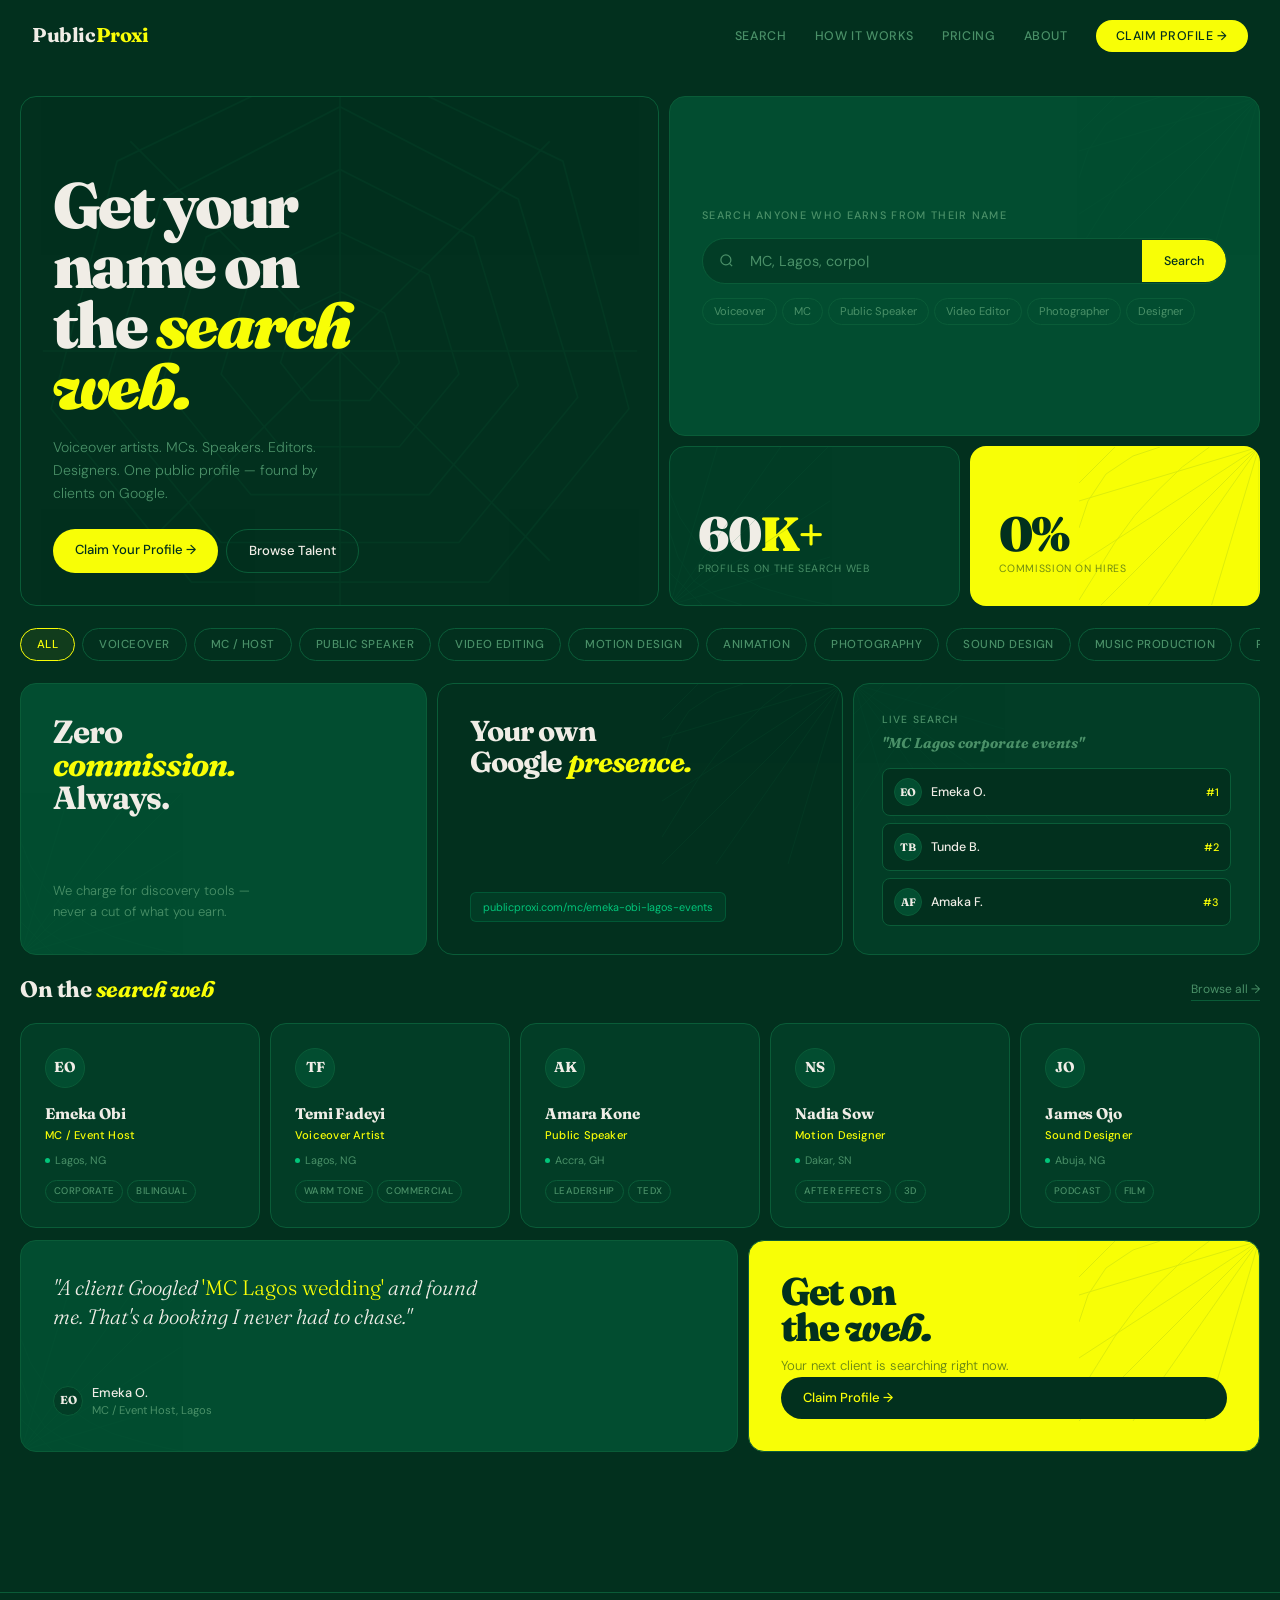
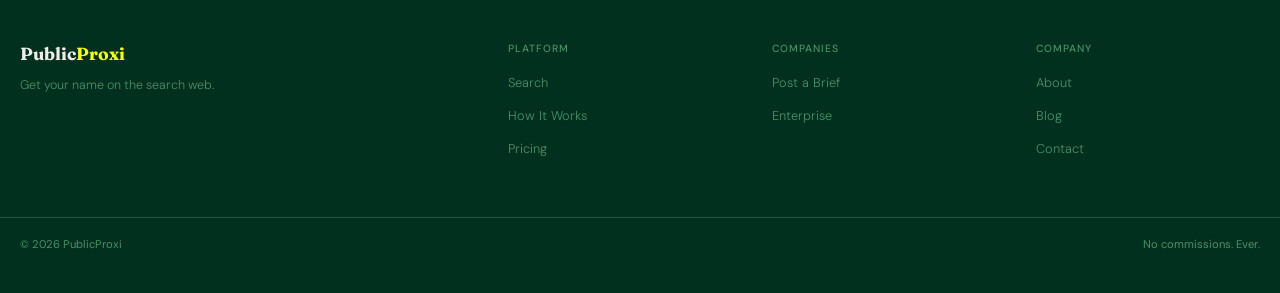
==== index.html @ 4a05eae5 "demo upload" ====
<!DOCTYPE html>
<html lang="en">
<head>
<meta charset="UTF-8"/>
<meta name="viewport" content="width=device-width,initial-scale=1.0"/>
<title>PublicProxi — Get Your Name on the Search Web</title>
<link rel="preconnect" href="https://fonts.googleapis.com"/>
<link rel="preconnect" href="https://fonts.gstatic.com" crossorigin/>
<link href="https://fonts.googleapis.com/css2?family=Fraunces:ital,opsz,wght@0,9..144,300;0,9..144,700;0,9..144,900;1,9..144,300;1,9..144,700&family=DM+Sans:wght@300;400;500&display=swap" rel="stylesheet"/>
<style>
*,*::before,*::after{box-sizing:border-box;margin:0;padding:0}
:root{--void:#02301E;--surface:#023D26;--lift:#024D30;--rule:#0A5C38;--signal:#F8FE06;--text:#F0EDE6;--muted:#4A9068;--deep:#02C57A;--radius:16px}
html{scroll-behavior:smooth}
body{background:var(--void);color:var(--text);font-family:'DM Sans',sans-serif;font-size:16px;line-height:1.5;overflow-x:hidden}

/* ── SHARED NAV ── */
nav{position:fixed;top:0;left:0;right:0;z-index:100;display:flex;align-items:center;justify-content:space-between;padding:20px 32px;transition:background .3s}
nav.scrolled{background:rgba(2,48,30,.92);backdrop-filter:blur(16px);border-bottom:1px solid var(--rule)}
.logo{font-family:'Fraunces',serif;font-size:1.25rem;font-weight:700;color:var(--text);text-decoration:none;letter-spacing:-.02em}
.logo em{font-style:normal;color:var(--signal)}
.nav-links{display:flex;gap:28px;list-style:none;align-items:center}
.nav-links a{color:var(--muted);text-decoration:none;font-size:.78rem;font-weight:500;letter-spacing:.05em;text-transform:uppercase;transition:color .2s}
.nav-links a:hover,.nav-links a.active{color:var(--text)}
.nav-pill{background:var(--signal);color:var(--void)!important;padding:8px 20px;border-radius:100px;font-weight:500!important;transition:opacity .2s!important}
.nav-pill:hover{opacity:.88!important}

/* ── SHARED TILE ── */
.tile{background:var(--surface);border-radius:var(--radius);border:1px solid var(--rule);overflow:hidden;position:relative}
.ti{position:relative;z-index:1;padding:32px;height:100%;display:flex;flex-direction:column}

/* ── SHARED BTNS ── */
.btn{display:inline-block;text-decoration:none;font-family:'DM Sans',sans-serif;font-size:.82rem;font-weight:500;padding:11px 22px;border-radius:100px;transition:all .2s;cursor:pointer;border:none}
.b-sig{background:var(--signal);color:var(--void)}.b-sig:hover{opacity:.88}
.b-out{background:transparent;border:1px solid var(--rule);color:var(--text)}.b-out:hover{border-color:var(--muted)}
.b-dk{background:var(--void);color:var(--signal);display:inline-block;text-decoration:none;font-family:'DM Sans',sans-serif;font-size:.82rem;font-weight:500;padding:11px 22px;border-radius:100px;transition:opacity .2s}.b-dk:hover{opacity:.85}

/* ── SHARED FOOTER ── */
.pp-footer{max-width:1320px;margin:60px auto 0;padding:48px 20px 0;border-top:1px solid var(--rule);display:grid;grid-template-columns:2fr 1fr 1fr 1fr;gap:40px}
.fl{font-family:'Fraunces',serif;font-size:1.1rem;font-weight:700;text-decoration:none;color:var(--text)}
.fl em{font-style:normal;color:var(--signal)}
.ft{font-size:.78rem;color:var(--muted);font-weight:300;margin-top:9px;line-height:1.6;max-width:200px}
.fc h4{font-size:.65rem;font-weight:500;letter-spacing:.1em;text-transform:uppercase;color:var(--muted);margin-bottom:14px}
.fc ul{list-style:none}.fc li{margin-bottom:9px}
.fc a{font-size:.8rem;color:var(--muted);text-decoration:none;transition:color .2s;font-weight:300}.fc a:hover{color:var(--text)}
.pp-fb{max-width:1320px;margin:0 auto;padding:18px 20px 40px;display:flex;align-items:center;justify-content:space-between;border-top:1px solid var(--rule);margin-top:48px}
.pp-fb p{font-size:.7rem;color:var(--muted)}

/* ── ANIM ── */
.fu{opacity:0;transform:translateY(14px);transition:opacity .5s ease,transform .5s ease}
.fu.on{opacity:1;transform:translateY(0)}

/* ── COBWEB HELPERS ── */
.web-radial{position:absolute;inset:0;pointer-events:none;z-index:0;display:flex;align-items:center;justify-content:center;opacity:.18}
.web-radial svg{width:130%;height:130%;position:absolute;top:50%;left:50%;transform:translate(-50%,-50%)}
.wc{position:absolute;pointer-events:none;z-index:0}
.wc-tr{top:0;right:0;width:180px;height:180px;opacity:.2}
.wc-bl{bottom:0;left:0;width:160px;height:160px;opacity:.2}
.wc-tl{top:0;left:0;width:150px;height:150px;opacity:.18}
.wc-br{bottom:0;right:0;width:150px;height:150px;opacity:.18}

/* ── PAGE WRAP ── */
.page{padding:0 20px 80px;max-width:1320px;margin:0 auto}

/* ── HERO ── */
.hero-wrap{padding-top:96px;margin-bottom:12px}
.g-hero{display:grid;grid-template-columns:2.2fr 1fr 1fr;grid-template-rows:340px 160px;gap:10px}
.t-hl{grid-column:1;grid-row:1/3;background:var(--void)}
.t-hl .ti{justify-content:flex-end}
.h1{font-family:'Fraunces',serif;font-size:clamp(3rem,5vw,5.6rem);font-weight:900;line-height:.94;letter-spacing:-.04em;margin-bottom:20px}
.h1 em{font-style:italic;color:var(--signal)}
.h1-sub{font-size:.88rem;color:var(--muted);font-weight:300;line-height:1.65;max-width:300px;margin-bottom:24px}
.pill-row{display:flex;gap:8px;flex-wrap:wrap}

.t-srch{grid-column:2/4;grid-row:1;background:var(--lift)}
.t-srch .ti{justify-content:center;gap:14px}
.srch-lbl{font-size:.68rem;font-weight:500;letter-spacing:.12em;text-transform:uppercase;color:var(--muted)}
.srch-shell{display:flex;align-items:center;background:var(--surface);border:1px solid var(--rule);border-radius:100px;overflow:hidden;transition:border-color .2s,box-shadow .2s}
.srch-shell:focus-within{border-color:var(--signal);box-shadow:0 0 0 3px rgba(248,254,6,.1)}
.s-ico{padding:0 16px;color:var(--muted);display:flex;align-items:center;flex-shrink:0}
.s-ico svg{width:15px;height:15px}
#sq{flex:1;background:transparent;border:none;outline:none;color:var(--text);font-family:'DM Sans',sans-serif;font-size:.9rem;padding:13px 0;caret-color:var(--signal)}
#sq::placeholder{color:var(--muted)}
.s-btn{background:var(--signal);border:none;color:var(--void);font-family:'DM Sans',sans-serif;font-size:.78rem;font-weight:500;padding:13px 22px;cursor:pointer;transition:opacity .2s;border-radius:0 100px 100px 0}
.s-btn:hover{opacity:.88}
.tags{display:flex;flex-wrap:wrap;gap:5px}
.stag{font-size:.7rem;color:var(--muted);padding:4px 11px;border:1px solid var(--rule);border-radius:100px;cursor:pointer;transition:all .2s}
.stag:hover{border-color:var(--signal);color:var(--signal)}

.t-sta{grid-column:2;grid-row:2;display:flex;flex-direction:column;justify-content:flex-end;padding:28px;overflow:hidden;position:relative}
.t-stb{grid-column:3;grid-row:2;background:var(--signal);display:flex;flex-direction:column;justify-content:flex-end;padding:28px;overflow:hidden;position:relative;border-radius:var(--radius);border:1px solid transparent}
.stat-n{font-family:'Fraunces',serif;font-size:3rem;font-weight:900;letter-spacing:-.04em;line-height:1;color:var(--text);margin-bottom:3px}
.stat-n em{font-style:normal;color:var(--signal)}
.t-stb .stat-n{color:var(--void)}.t-stb .stat-n em{color:var(--void)}
.stat-l{font-size:.66rem;color:var(--muted);font-weight:400;letter-spacing:.06em;text-transform:uppercase}
.t-stb .stat-l{color:rgba(2,48,30,.55)}

/* ── CAT SCROLL ── */
.cat-scroll{display:flex;gap:7px;overflow-x:auto;padding:10px 0;scrollbar-width:none;margin-bottom:12px}
.cat-scroll::-webkit-scrollbar{display:none}
.cat-chip{flex-shrink:0;font-size:.72rem;font-weight:500;letter-spacing:.04em;padding:7px 16px;border:1px solid var(--rule);border-radius:100px;color:var(--muted);cursor:pointer;transition:all .2s;white-space:nowrap;text-transform:uppercase}
.cat-chip:hover,.cat-chip.on{border-color:var(--signal);color:var(--signal);background:rgba(248,254,6,.06)}

/* ── MID ── */
.g-mid{display:grid;grid-template-columns:1fr 1fr 1fr;gap:10px;margin-bottom:12px}
.t-nc{grid-column:1;background:var(--lift);position:relative;overflow:hidden}
.t-nc .ti{justify-content:space-between;min-height:210px}
.nc-h{font-family:'Fraunces',serif;font-size:2rem;font-weight:700;line-height:1.02;letter-spacing:-.03em}
.nc-h em{font-style:italic;color:var(--signal)}
.nc-p{font-size:.82rem;color:var(--muted);font-weight:300;line-height:1.6;max-width:220px}
.t-goog{grid-column:2;background:var(--void);border:1px solid var(--rule);position:relative;overflow:hidden}
.t-goog .ti{justify-content:space-between;min-height:210px}
.goog-h{font-family:'Fraunces',serif;font-size:1.8rem;font-weight:700;line-height:1.05;letter-spacing:-.03em}
.goog-h em{font-style:italic;color:var(--signal)}
.goog-url{font-size:.68rem;color:var(--deep);padding:6px 12px;background:rgba(2,197,122,.08);border:1px solid rgba(2,197,122,.2);border-radius:6px;width:fit-content;word-break:break-all}
.t-rank{grid-column:3;padding:28px;background:var(--surface);border-radius:var(--radius);border:1px solid var(--rule);position:relative;overflow:hidden}
.rl{font-size:.65rem;font-weight:500;letter-spacing:.1em;text-transform:uppercase;color:var(--muted);margin-bottom:5px}
.rq{font-family:'Fraunces',serif;font-size:.9rem;font-weight:700;color:var(--muted);margin-bottom:14px;font-style:italic}
.rank-list{list-style:none;display:flex;flex-direction:column;gap:7px}
.ri{display:flex;align-items:center;gap:9px;padding:9px 11px;background:var(--void);border-radius:8px;border:1px solid var(--rule)}
.ra{width:28px;height:28px;border-radius:50%;background:var(--lift);border:1px solid var(--rule);display:flex;align-items:center;justify-content:center;font-family:'Fraunces',serif;font-size:.68rem;font-weight:700;flex-shrink:0}
.rn{font-size:.78rem;font-weight:500;flex:1}.rp{font-size:.68rem;color:var(--signal);font-weight:500}

/* ── PROFESSIONALS ── */
.g-pros{display:grid;grid-template-columns:repeat(5,1fr);gap:10px;margin-bottom:12px}
.sec-row{grid-column:1/-1;display:flex;align-items:center;justify-content:space-between;padding:6px 0}
.sec-h{font-family:'Fraunces',serif;font-size:1.4rem;font-weight:700;letter-spacing:-.02em}
.sec-h em{font-style:italic;color:var(--signal)}
.sec-a{font-size:.75rem;color:var(--muted);text-decoration:none;border-bottom:1px solid var(--rule);padding-bottom:2px;transition:color .2s,border-color .2s}
.sec-a:hover{color:var(--signal);border-color:var(--signal)}
.pc{background:var(--surface);border:1px solid var(--rule);border-radius:var(--radius);padding:24px;position:relative;overflow:hidden;text-decoration:none;color:inherit;display:flex;flex-direction:column;transition:background .2s}
.pc::after{content:'';position:absolute;bottom:0;left:0;right:0;height:2px;background:var(--signal);transform:scaleX(0);transition:transform .3s;transform-origin:left}
.pc:hover{background:var(--lift)}.pc:hover::after{transform:scaleX(1)}
.pca{width:40px;height:40px;border-radius:50%;background:var(--lift);border:1.5px solid var(--rule);display:flex;align-items:center;justify-content:center;font-family:'Fraunces',serif;font-size:.9rem;font-weight:700;color:var(--text);margin-bottom:14px}
.pcn{font-family:'Fraunces',serif;font-size:.96rem;font-weight:700;letter-spacing:-.01em;margin-bottom:2px}
.pcr{font-size:.7rem;color:var(--signal);font-weight:500;letter-spacing:.02em;margin-bottom:8px}
.pcl{font-size:.68rem;color:var(--muted);margin-bottom:12px;display:flex;align-items:center;gap:5px}
.dot{width:5px;height:5px;border-radius:50%;background:var(--deep);flex-shrink:0}
.pct{display:flex;flex-wrap:wrap;gap:4px;margin-top:auto}
.pt{font-size:.6rem;font-weight:500;letter-spacing:.04em;padding:3px 8px;border:1px solid var(--rule);border-radius:100px;color:var(--muted);text-transform:uppercase}

/* ── BOTTOM ── */
.g-bot{display:grid;grid-template-columns:1.4fr 1fr;gap:10px}
.t-testi{background:var(--lift);position:relative;overflow:hidden}
.t-testi .ti{justify-content:space-between;min-height:210px}
.tq{font-family:'Fraunces',serif;font-size:1.3rem;font-weight:300;font-style:italic;line-height:1.4;color:var(--text);max-width:440px}
.tq em{font-style:normal;color:var(--signal)}
.tw{display:flex;align-items:center;gap:9px;margin-top:20px}
.twa{width:30px;height:30px;border-radius:50%;background:var(--surface);border:1px solid var(--rule);display:flex;align-items:center;justify-content:center;font-family:'Fraunces',serif;font-size:.72rem;font-weight:700}
.twn{font-size:.8rem;font-weight:500}.twr{font-size:.7rem;color:var(--muted)}
.t-cta{background:var(--signal);position:relative;overflow:hidden}
.t-cta .ti{justify-content:space-between;min-height:210px}
.ct-h{font-family:'Fraunces',serif;font-size:2.4rem;font-weight:900;line-height:.96;letter-spacing:-.04em;color:var(--void)}
.ct-h em{font-style:italic}
.ct-p{font-size:.82rem;color:rgba(2,48,30,.6);font-weight:300;margin-top:10px;line-height:1.5}

@media(max-width:960px){
  nav{padding:16px 18px}.nav-links{display:none}
  .page{padding:0 12px 60px}
  .g-hero{grid-template-columns:1fr 1fr;grid-template-rows:auto auto auto}
  .t-hl{grid-column:1/3;grid-row:1}.t-srch{grid-column:1/3;grid-row:2}
  .t-sta{grid-column:1;grid-row:3}.t-stb{grid-column:2;grid-row:3}
  .g-mid{grid-template-columns:1fr 1fr}
  .t-nc{grid-column:1}.t-goog{grid-column:2}.t-rank{grid-column:1/3}
  .g-pros{grid-template-columns:1fr 1fr}
  .g-bot{grid-template-columns:1fr}
  .pp-footer{grid-template-columns:1fr 1fr;gap:28px}
  .pp-fb{flex-direction:column;gap:5px;text-align:center}
}
</style>
</head>
<body>

<svg width="0" height="0" style="position:absolute">
<defs>
<symbol id="wf" viewBox="0 0 400 400"><g fill="none" stroke="#0A5C38" stroke-width="1"><line x1="200" y1="200" x2="200" y2="20"/><line x1="200" y1="200" x2="327" y2="73"/><line x1="200" y1="200" x2="380" y2="200"/><line x1="200" y1="200" x2="327" y2="327"/><line x1="200" y1="200" x2="200" y2="380"/><line x1="200" y1="200" x2="73" y2="327"/><line x1="200" y1="200" x2="20" y2="200"/><line x1="200" y1="200" x2="73" y2="73"/><polygon points="200,164 227,177 236,207 218,230 182,230 164,207 173,177"/><polygon points="200,128 254,154 272,214 236,258 164,258 128,214 146,154"/><polygon points="200,90 281,131 308,221 254,287 146,287 92,221 119,131"/><polygon points="200,52 308,108 344,228 272,316 128,316 56,228 92,108"/><polygon points="200,20 335,85 375,235 290,340 110,340 25,235 65,85"/></g></symbol>
<symbol id="wtr" viewBox="0 0 200 200"><g fill="none" stroke="#0A5C38" stroke-width="1"><line x1="200" y1="0" x2="0" y2="200"/><line x1="200" y1="0" x2="60" y2="200"/><line x1="200" y1="0" x2="140" y2="200"/><line x1="200" y1="0" x2="200" y2="200"/><line x1="200" y1="0" x2="0" y2="60"/><line x1="200" y1="0" x2="0" y2="130"/><polyline points="40,0 20,20 0,40"/><polyline points="90,0 60,10 30,30 10,60 0,90"/><polyline points="145,0 115,22 88,48 62,76 40,106 20,138 0,170"/></g></symbol>
<symbol id="wbl" viewBox="0 0 200 200"><g fill="none" stroke="#0A5C38" stroke-width="1"><line x1="0" y1="200" x2="200" y2="0"/><line x1="0" y1="200" x2="140" y2="0"/><line x1="0" y1="200" x2="60" y2="0"/><line x1="0" y1="200" x2="0" y2="0"/><line x1="0" y1="200" x2="200" y2="140"/><line x1="0" y1="200" x2="200" y2="70"/><polyline points="0,160 20,180 40,200"/><polyline points="0,110 10,140 30,170 60,190 90,200"/><polyline points="0,60 12,90 32,120 58,145 86,164 114,178 148,188 180,196 200,200"/></g></symbol>
<symbol id="wtl" viewBox="0 0 200 200"><g fill="none" stroke="#0A5C38" stroke-width="1"><line x1="0" y1="0" x2="200" y2="200"/><line x1="0" y1="0" x2="200" y2="60"/><line x1="0" y1="0" x2="200" y2="140"/><line x1="0" y1="0" x2="60" y2="200"/><line x1="0" y1="0" x2="140" y2="200"/><line x1="0" y1="0" x2="0" y2="200"/><line x1="0" y1="0" x2="200" y2="0"/><polyline points="40,0 20,20 0,40"/><polyline points="90,0 65,25 40,50 20,78 0,105"/><polyline points="145,0 115,22 88,48 62,76 40,106 20,138 0,170"/></g></symbol>
</defs>
</svg>

<nav id="nav">
  <a href="index.html" class="logo">Public<em>Proxi</em></a>
  <ul class="nav-links">
    <li><a href="search.html">Search</a></li>
    <li><a href="how-it-works.html">How It Works</a></li>
    <li><a href="pricing.html">Pricing</a></li>
    <li><a href="about.html">About</a></li>
    <li><a href="search.html" class="nav-pill">Claim Profile →</a></li>
  </ul>
</nav>

<div class="page">
  <div class="hero-wrap">
    <div class="g-hero">

      <div class="tile t-hl">
        <div class="web-radial"><svg><use href="#wf"/></svg></div>
        <div class="ti">
          <h1 class="h1">Get your<br>name on<br>the <em>search</em><br><em>web.</em></h1>
          <p class="h1-sub">Voiceover artists. MCs. Speakers. Editors. Designers. One public profile — found by clients on Google.</p>
          <div class="pill-row">
            <a href="search.html" class="btn b-sig">Claim Your Profile →</a>
            <a href="search.html" class="btn b-out">Browse Talent</a>
          </div>
        </div>
      </div>

      <div class="tile t-srch">
        <div class="wc wc-tr"><svg width="100%" height="100%"><use href="#wtr"/></svg></div>
        <div class="ti">
          <div class="srch-lbl">Search anyone who earns from their name</div>
          <div class="srch-shell">
            <span class="s-ico"><svg viewBox="0 0 24 24" fill="none" stroke="currentColor" stroke-width="2"><circle cx="11" cy="11" r="8"/><path d="m21 21-4.35-4.35"/></svg></span>
            <input type="text" id="sq" placeholder="e.g. MC, Lagos, corporate events…" autocomplete="off"/>
            <button class="s-btn" onclick="window.location.href='search.html'">Search</button>
          </div>
          <div class="tags">
            <span class="stag">Voiceover</span>
            <span class="stag">MC</span>
            <span class="stag">Public Speaker</span>
            <span class="stag">Video Editor</span>
            <span class="stag">Photographer</span>
            <span class="stag">Designer</span>
          </div>
        </div>
      </div>

      <div class="tile t-sta fu">
        <div class="wc wc-bl"><svg width="100%" height="100%"><use href="#wbl"/></svg></div>
        <div class="stat-n">60<em>K+</em></div>
        <div class="stat-l">Profiles on the search web</div>
      </div>

      <div class="t-stb fu">
        <div class="wc wc-tr" style="opacity:.12"><svg width="100%" height="100%" style="stroke:#02301E"><use href="#wtr"/></svg></div>
        <div class="stat-n">0<em>%</em></div>
        <div class="stat-l">Commission on hires</div>
      </div>

    </div>
  </div>

  <!-- CATEGORIES -->
  <div class="cat-scroll">
    <div class="cat-chip on">All</div>
    <div class="cat-chip">Voiceover</div>
    <div class="cat-chip">MC / Host</div>
    <div class="cat-chip">Public Speaker</div>
    <div class="cat-chip">Video Editing</div>
    <div class="cat-chip">Motion Design</div>
    <div class="cat-chip">Animation</div>
    <div class="cat-chip">Photography</div>
    <div class="cat-chip">Sound Design</div>
    <div class="cat-chip">Music Production</div>
    <div class="cat-chip">Podcast</div>
    <div class="cat-chip">Copywriting</div>
    <div class="cat-chip">UX / UI</div>
    <div class="cat-chip">Web Dev</div>
    <div class="cat-chip">Brand Strategy</div>
    <div class="cat-chip">Coaching</div>
    <div class="cat-chip">Content Creator</div>
  </div>

  <!-- MID -->
  <div class="g-mid">
    <div class="tile t-nc fu">
      <div class="wc wc-bl"><svg width="100%" height="100%"><use href="#wbl"/></svg></div>
      <div class="ti">
        <div class="nc-h">Zero<br><em>commission.</em><br>Always.</div>
        <p class="nc-p">We charge for discovery tools — never a cut of what you earn.</p>
      </div>
    </div>
    <div class="tile t-goog fu">
      <div class="wc wc-tr"><svg width="100%" height="100%"><use href="#wtr"/></svg></div>
      <div class="ti">
        <div class="goog-h">Your own<br>Google <em>presence.</em></div>
        <div class="goog-url">publicproxi.com/mc/emeka-obi-lagos-events</div>
      </div>
    </div>
    <div class="t-rank fu">
      <div class="wc wc-tl" style="opacity:.15"><svg width="100%" height="100%"><use href="#wtl"/></svg></div>
      <div style="position:relative;z-index:1">
        <div class="rl">Live search</div>
        <div class="rq">"MC Lagos corporate events"</div>
        <ul class="rank-list">
          <li class="ri"><div class="ra">EO</div><div class="rn">Emeka O.</div><div class="rp">#1</div></li>
          <li class="ri"><div class="ra">TB</div><div class="rn">Tunde B.</div><div class="rp">#2</div></li>
          <li class="ri"><div class="ra">AF</div><div class="rn">Amaka F.</div><div class="rp">#3</div></li>
        </ul>
      </div>
    </div>
  </div>

  <!-- PEOPLE -->
  <div class="g-pros">
    <div class="sec-row">
      <h2 class="sec-h">On the <em>search web</em></h2>
      <a href="search.html" class="sec-a">Browse all →</a>
    </div>
    <a href="profile.html" class="pc fu">
      <div class="pca">EO</div>
      <div class="pcn">Emeka Obi</div>
      <div class="pcr">MC / Event Host</div>
      <div class="pcl"><span class="dot"></span>Lagos, NG</div>
      <div class="pct"><span class="pt">Corporate</span><span class="pt">Bilingual</span></div>
    </a>
    <a href="profile.html" class="pc fu">
      <div class="pca">TF</div>
      <div class="pcn">Temi Fadeyi</div>
      <div class="pcr">Voiceover Artist</div>
      <div class="pcl"><span class="dot"></span>Lagos, NG</div>
      <div class="pct"><span class="pt">Warm Tone</span><span class="pt">Commercial</span></div>
    </a>
    <a href="profile.html" class="pc fu">
      <div class="pca">AK</div>
      <div class="pcn">Amara Kone</div>
      <div class="pcr">Public Speaker</div>
      <div class="pcl"><span class="dot"></span>Accra, GH</div>
      <div class="pct"><span class="pt">Leadership</span><span class="pt">TEDx</span></div>
    </a>
    <a href="profile.html" class="pc fu">
      <div class="pca">NS</div>
      <div class="pcn">Nadia Sow</div>
      <div class="pcr">Motion Designer</div>
      <div class="pcl"><span class="dot"></span>Dakar, SN</div>
      <div class="pct"><span class="pt">After Effects</span><span class="pt">3D</span></div>
    </a>
    <a href="profile.html" class="pc fu">
      <div class="pca">JO</div>
      <div class="pcn">James Ojo</div>
      <div class="pcr">Sound Designer</div>
      <div class="pcl"><span class="dot"></span>Abuja, NG</div>
      <div class="pct"><span class="pt">Podcast</span><span class="pt">Film</span></div>
    </a>
  </div>

  <!-- BOTTOM -->
  <div class="g-bot">
    <div class="tile t-testi fu">
      <div class="wc wc-bl"><svg width="100%" height="100%"><use href="#wbl"/></svg></div>
      <div class="ti">
        <p class="tq">"A client Googled <em>'MC Lagos wedding'</em> and found me. That's a booking I never had to chase."</p>
        <div class="tw">
          <div class="twa">EO</div>
          <div><div class="twn">Emeka O.</div><div class="twr">MC / Event Host, Lagos</div></div>
        </div>
      </div>
    </div>
    <div class="tile t-cta fu">
      <div class="wc wc-tr" style="opacity:.12"><svg width="100%" height="100%" style="stroke:#02301E"><use href="#wtr"/></svg></div>
      <div class="ti">
        <div>
          <div class="ct-h">Get on<br>the <em>web.</em></div>
          <p class="ct-p">Your next client is searching right now.</p>
        </div>
        <a href="search.html" class="b-dk">Claim Profile →</a>
      </div>
    </div>
  </div>
</div>

<footer class="pp-footer">
  <div>
    <a href="index.html" class="fl">Public<em>Proxi</em></a>
    <p class="ft">Get your name on the search web.</p>
  </div>
  <div class="fc"><h4>Platform</h4><ul><li><a href="search.html">Search</a></li><li><a href="how-it-works.html">How It Works</a></li><li><a href="pricing.html">Pricing</a></li></ul></div>
  <div class="fc"><h4>Companies</h4><ul><li><a href="post-brief.html">Post a Brief</a></li><li><a href="pricing.html">Enterprise</a></li></ul></div>
  <div class="fc"><h4>Company</h4><ul><li><a href="about.html">About</a></li><li><a href="blog.html">Blog</a></li><li><a href="contact.html">Contact</a></li></ul></div>
</footer>
<div class="pp-fb">
  <p>© 2026 PublicProxi</p>
  <p>No commissions. Ever.</p>
</div>

<script>
const nav=document.getElementById('nav');
window.addEventListener('scroll',()=>nav.classList.toggle('scrolled',scrollY>60));
const queries=["MC, Lagos, corporate events…","voiceover artist, warm tone…","public speaker, leadership, Accra…","video editor, short-form content…","motion designer, After Effects…","photographer, wedding, Abuja…","podcast producer, Nairobi…","sound designer, film audio…","web developer, React, remote…"];
let qi=0,ci=0,del=false;
const inp=document.getElementById('sq');
function type(){
  if(document.activeElement===inp){setTimeout(type,120);return}
  const t=queries[qi];
  if(!del){inp.placeholder=t.slice(0,ci+1)+'|';ci++;if(ci===t.length){del=true;setTimeout(type,1800);return}}
  else{inp.placeholder=t.slice(0,ci-1)+(ci>1?'|':'');ci--;if(ci===0){del=false;qi=(qi+1)%queries.length;setTimeout(type,300);return}}
  setTimeout(type,del?36:55);
}
setTimeout(type,800);
const obs=new IntersectionObserver(e=>e.forEach(x=>{if(x.isIntersecting)x.target.classList.add('on')}),{threshold:.07});
document.querySelectorAll('.fu').forEach(el=>obs.observe(el));
document.querySelectorAll('.cat-chip').forEach(c=>{
  c.addEventListener('click',()=>{document.querySelectorAll('.cat-chip').forEach(x=>x.classList.remove('on'));c.classList.add('on')});
});
</script>
</body>
</html>
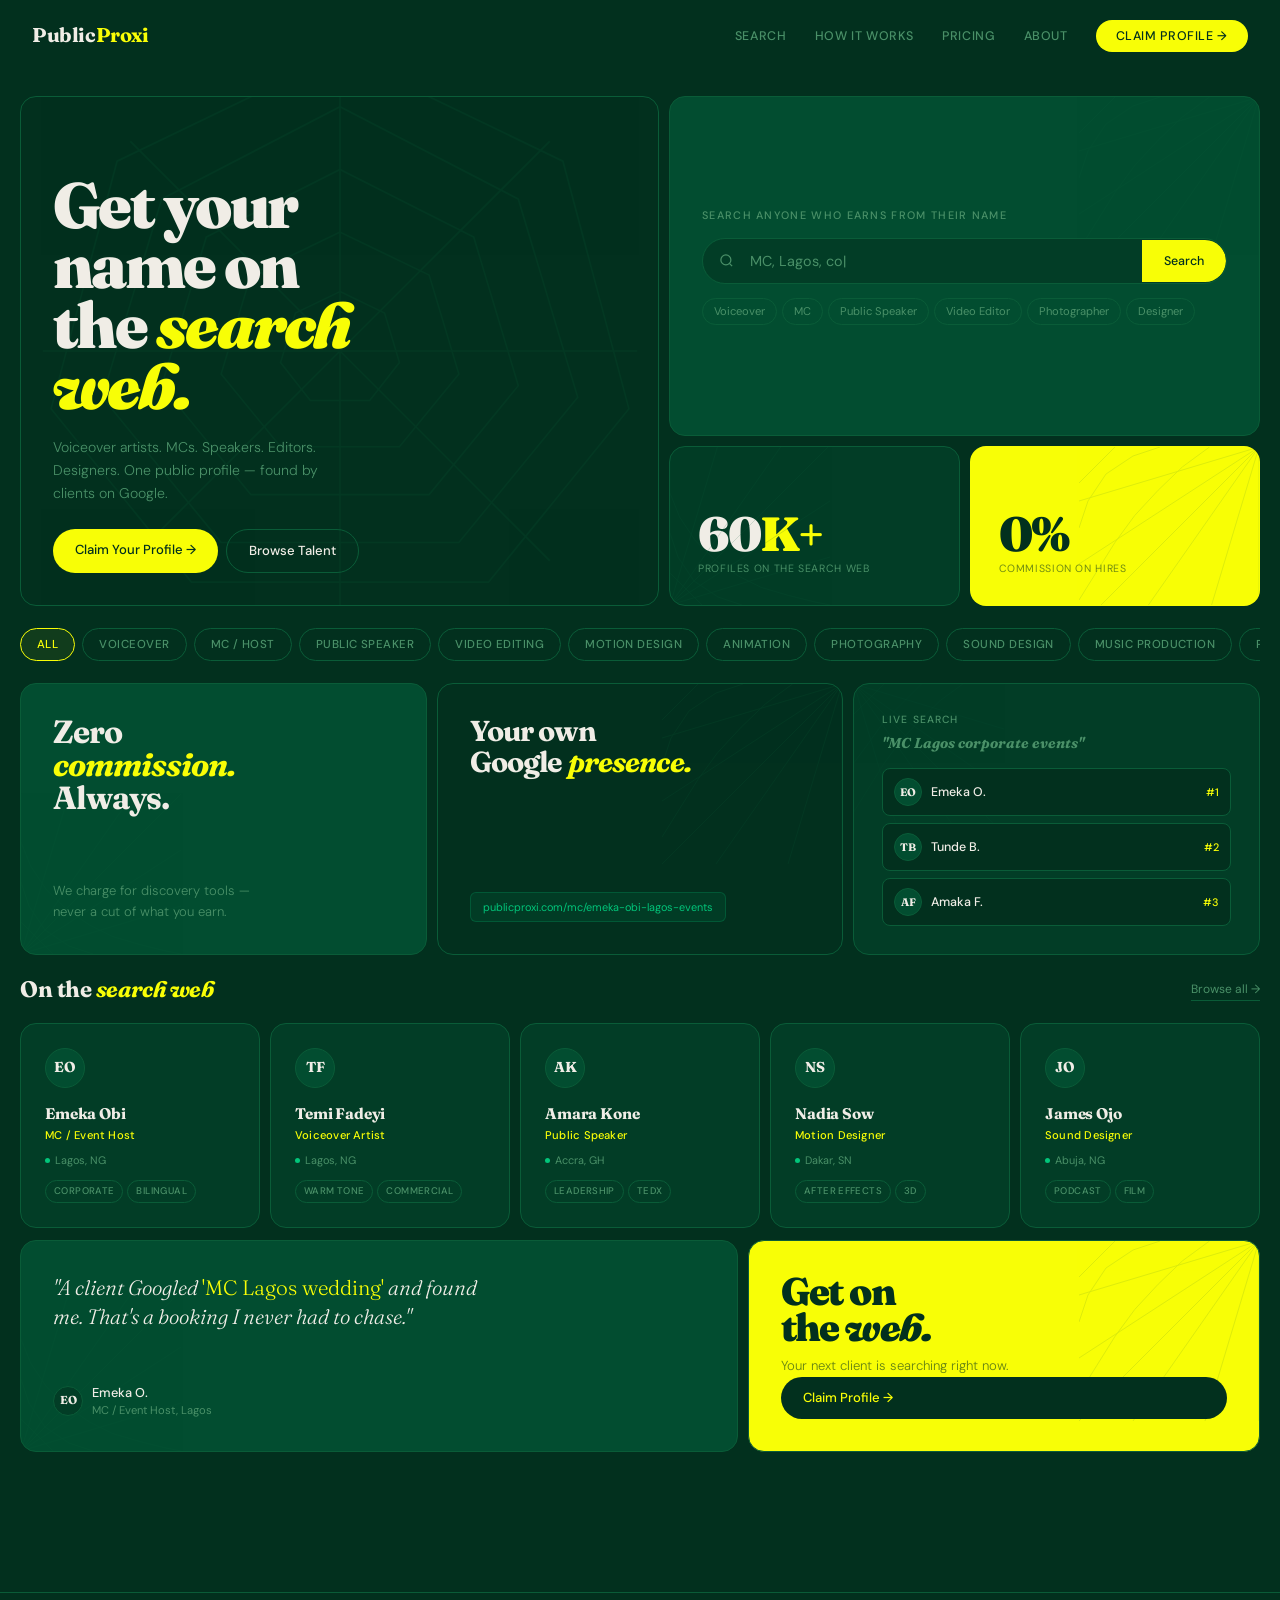
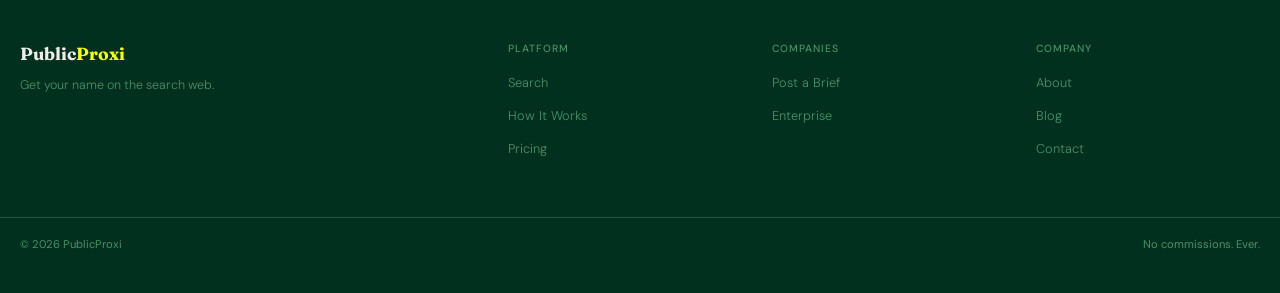
==== commit d2477015: "style correction" ====
--- a/index.html
+++ b/index.html
@@ -7,165 +7,9 @@
 <link rel="preconnect" href="https://fonts.googleapis.com"/>
 <link rel="preconnect" href="https://fonts.gstatic.com" crossorigin/>
 <link href="https://fonts.googleapis.com/css2?family=Fraunces:ital,opsz,wght@0,9..144,300;0,9..144,700;0,9..144,900;1,9..144,300;1,9..144,700&family=DM+Sans:wght@300;400;500&display=swap" rel="stylesheet"/>
+<link rel="stylesheet" href="shared.css"/>
 <style>
-*,*::before,*::after{box-sizing:border-box;margin:0;padding:0}
-:root{--void:#02301E;--surface:#023D26;--lift:#024D30;--rule:#0A5C38;--signal:#F8FE06;--text:#F0EDE6;--muted:#4A9068;--deep:#02C57A;--radius:16px}
-html{scroll-behavior:smooth}
-body{background:var(--void);color:var(--text);font-family:'DM Sans',sans-serif;font-size:16px;line-height:1.5;overflow-x:hidden}
-
-/* ── SHARED NAV ── */
-nav{position:fixed;top:0;left:0;right:0;z-index:100;display:flex;align-items:center;justify-content:space-between;padding:20px 32px;transition:background .3s}
-nav.scrolled{background:rgba(2,48,30,.92);backdrop-filter:blur(16px);border-bottom:1px solid var(--rule)}
-.logo{font-family:'Fraunces',serif;font-size:1.25rem;font-weight:700;color:var(--text);text-decoration:none;letter-spacing:-.02em}
-.logo em{font-style:normal;color:var(--signal)}
-.nav-links{display:flex;gap:28px;list-style:none;align-items:center}
-.nav-links a{color:var(--muted);text-decoration:none;font-size:.78rem;font-weight:500;letter-spacing:.05em;text-transform:uppercase;transition:color .2s}
-.nav-links a:hover,.nav-links a.active{color:var(--text)}
-.nav-pill{background:var(--signal);color:var(--void)!important;padding:8px 20px;border-radius:100px;font-weight:500!important;transition:opacity .2s!important}
-.nav-pill:hover{opacity:.88!important}
-
-/* ── SHARED TILE ── */
-.tile{background:var(--surface);border-radius:var(--radius);border:1px solid var(--rule);overflow:hidden;position:relative}
-.ti{position:relative;z-index:1;padding:32px;height:100%;display:flex;flex-direction:column}
-
-/* ── SHARED BTNS ── */
-.btn{display:inline-block;text-decoration:none;font-family:'DM Sans',sans-serif;font-size:.82rem;font-weight:500;padding:11px 22px;border-radius:100px;transition:all .2s;cursor:pointer;border:none}
-.b-sig{background:var(--signal);color:var(--void)}.b-sig:hover{opacity:.88}
-.b-out{background:transparent;border:1px solid var(--rule);color:var(--text)}.b-out:hover{border-color:var(--muted)}
-.b-dk{background:var(--void);color:var(--signal);display:inline-block;text-decoration:none;font-family:'DM Sans',sans-serif;font-size:.82rem;font-weight:500;padding:11px 22px;border-radius:100px;transition:opacity .2s}.b-dk:hover{opacity:.85}
-
-/* ── SHARED FOOTER ── */
-.pp-footer{max-width:1320px;margin:60px auto 0;padding:48px 20px 0;border-top:1px solid var(--rule);display:grid;grid-template-columns:2fr 1fr 1fr 1fr;gap:40px}
-.fl{font-family:'Fraunces',serif;font-size:1.1rem;font-weight:700;text-decoration:none;color:var(--text)}
-.fl em{font-style:normal;color:var(--signal)}
-.ft{font-size:.78rem;color:var(--muted);font-weight:300;margin-top:9px;line-height:1.6;max-width:200px}
-.fc h4{font-size:.65rem;font-weight:500;letter-spacing:.1em;text-transform:uppercase;color:var(--muted);margin-bottom:14px}
-.fc ul{list-style:none}.fc li{margin-bottom:9px}
-.fc a{font-size:.8rem;color:var(--muted);text-decoration:none;transition:color .2s;font-weight:300}.fc a:hover{color:var(--text)}
-.pp-fb{max-width:1320px;margin:0 auto;padding:18px 20px 40px;display:flex;align-items:center;justify-content:space-between;border-top:1px solid var(--rule);margin-top:48px}
-.pp-fb p{font-size:.7rem;color:var(--muted)}
-
-/* ── ANIM ── */
-.fu{opacity:0;transform:translateY(14px);transition:opacity .5s ease,transform .5s ease}
-.fu.on{opacity:1;transform:translateY(0)}
-
-/* ── COBWEB HELPERS ── */
-.web-radial{position:absolute;inset:0;pointer-events:none;z-index:0;display:flex;align-items:center;justify-content:center;opacity:.18}
-.web-radial svg{width:130%;height:130%;position:absolute;top:50%;left:50%;transform:translate(-50%,-50%)}
-.wc{position:absolute;pointer-events:none;z-index:0}
-.wc-tr{top:0;right:0;width:180px;height:180px;opacity:.2}
-.wc-bl{bottom:0;left:0;width:160px;height:160px;opacity:.2}
-.wc-tl{top:0;left:0;width:150px;height:150px;opacity:.18}
-.wc-br{bottom:0;right:0;width:150px;height:150px;opacity:.18}
-
-/* ── PAGE WRAP ── */
-.page{padding:0 20px 80px;max-width:1320px;margin:0 auto}
-
-/* ── HERO ── */
-.hero-wrap{padding-top:96px;margin-bottom:12px}
-.g-hero{display:grid;grid-template-columns:2.2fr 1fr 1fr;grid-template-rows:340px 160px;gap:10px}
-.t-hl{grid-column:1;grid-row:1/3;background:var(--void)}
-.t-hl .ti{justify-content:flex-end}
-.h1{font-family:'Fraunces',serif;font-size:clamp(3rem,5vw,5.6rem);font-weight:900;line-height:.94;letter-spacing:-.04em;margin-bottom:20px}
-.h1 em{font-style:italic;color:var(--signal)}
-.h1-sub{font-size:.88rem;color:var(--muted);font-weight:300;line-height:1.65;max-width:300px;margin-bottom:24px}
-.pill-row{display:flex;gap:8px;flex-wrap:wrap}
-
-.t-srch{grid-column:2/4;grid-row:1;background:var(--lift)}
-.t-srch .ti{justify-content:center;gap:14px}
-.srch-lbl{font-size:.68rem;font-weight:500;letter-spacing:.12em;text-transform:uppercase;color:var(--muted)}
-.srch-shell{display:flex;align-items:center;background:var(--surface);border:1px solid var(--rule);border-radius:100px;overflow:hidden;transition:border-color .2s,box-shadow .2s}
-.srch-shell:focus-within{border-color:var(--signal);box-shadow:0 0 0 3px rgba(248,254,6,.1)}
-.s-ico{padding:0 16px;color:var(--muted);display:flex;align-items:center;flex-shrink:0}
-.s-ico svg{width:15px;height:15px}
-#sq{flex:1;background:transparent;border:none;outline:none;color:var(--text);font-family:'DM Sans',sans-serif;font-size:.9rem;padding:13px 0;caret-color:var(--signal)}
-#sq::placeholder{color:var(--muted)}
-.s-btn{background:var(--signal);border:none;color:var(--void);font-family:'DM Sans',sans-serif;font-size:.78rem;font-weight:500;padding:13px 22px;cursor:pointer;transition:opacity .2s;border-radius:0 100px 100px 0}
-.s-btn:hover{opacity:.88}
-.tags{display:flex;flex-wrap:wrap;gap:5px}
-.stag{font-size:.7rem;color:var(--muted);padding:4px 11px;border:1px solid var(--rule);border-radius:100px;cursor:pointer;transition:all .2s}
-.stag:hover{border-color:var(--signal);color:var(--signal)}
-
-.t-sta{grid-column:2;grid-row:2;display:flex;flex-direction:column;justify-content:flex-end;padding:28px;overflow:hidden;position:relative}
-.t-stb{grid-column:3;grid-row:2;background:var(--signal);display:flex;flex-direction:column;justify-content:flex-end;padding:28px;overflow:hidden;position:relative;border-radius:var(--radius);border:1px solid transparent}
-.stat-n{font-family:'Fraunces',serif;font-size:3rem;font-weight:900;letter-spacing:-.04em;line-height:1;color:var(--text);margin-bottom:3px}
-.stat-n em{font-style:normal;color:var(--signal)}
-.t-stb .stat-n{color:var(--void)}.t-stb .stat-n em{color:var(--void)}
-.stat-l{font-size:.66rem;color:var(--muted);font-weight:400;letter-spacing:.06em;text-transform:uppercase}
-.t-stb .stat-l{color:rgba(2,48,30,.55)}
-
-/* ── CAT SCROLL ── */
-.cat-scroll{display:flex;gap:7px;overflow-x:auto;padding:10px 0;scrollbar-width:none;margin-bottom:12px}
-.cat-scroll::-webkit-scrollbar{display:none}
-.cat-chip{flex-shrink:0;font-size:.72rem;font-weight:500;letter-spacing:.04em;padding:7px 16px;border:1px solid var(--rule);border-radius:100px;color:var(--muted);cursor:pointer;transition:all .2s;white-space:nowrap;text-transform:uppercase}
-.cat-chip:hover,.cat-chip.on{border-color:var(--signal);color:var(--signal);background:rgba(248,254,6,.06)}
-
-/* ── MID ── */
-.g-mid{display:grid;grid-template-columns:1fr 1fr 1fr;gap:10px;margin-bottom:12px}
-.t-nc{grid-column:1;background:var(--lift);position:relative;overflow:hidden}
-.t-nc .ti{justify-content:space-between;min-height:210px}
-.nc-h{font-family:'Fraunces',serif;font-size:2rem;font-weight:700;line-height:1.02;letter-spacing:-.03em}
-.nc-h em{font-style:italic;color:var(--signal)}
-.nc-p{font-size:.82rem;color:var(--muted);font-weight:300;line-height:1.6;max-width:220px}
-.t-goog{grid-column:2;background:var(--void);border:1px solid var(--rule);position:relative;overflow:hidden}
-.t-goog .ti{justify-content:space-between;min-height:210px}
-.goog-h{font-family:'Fraunces',serif;font-size:1.8rem;font-weight:700;line-height:1.05;letter-spacing:-.03em}
-.goog-h em{font-style:italic;color:var(--signal)}
-.goog-url{font-size:.68rem;color:var(--deep);padding:6px 12px;background:rgba(2,197,122,.08);border:1px solid rgba(2,197,122,.2);border-radius:6px;width:fit-content;word-break:break-all}
-.t-rank{grid-column:3;padding:28px;background:var(--surface);border-radius:var(--radius);border:1px solid var(--rule);position:relative;overflow:hidden}
-.rl{font-size:.65rem;font-weight:500;letter-spacing:.1em;text-transform:uppercase;color:var(--muted);margin-bottom:5px}
-.rq{font-family:'Fraunces',serif;font-size:.9rem;font-weight:700;color:var(--muted);margin-bottom:14px;font-style:italic}
-.rank-list{list-style:none;display:flex;flex-direction:column;gap:7px}
-.ri{display:flex;align-items:center;gap:9px;padding:9px 11px;background:var(--void);border-radius:8px;border:1px solid var(--rule)}
-.ra{width:28px;height:28px;border-radius:50%;background:var(--lift);border:1px solid var(--rule);display:flex;align-items:center;justify-content:center;font-family:'Fraunces',serif;font-size:.68rem;font-weight:700;flex-shrink:0}
-.rn{font-size:.78rem;font-weight:500;flex:1}.rp{font-size:.68rem;color:var(--signal);font-weight:500}
-
-/* ── PROFESSIONALS ── */
-.g-pros{display:grid;grid-template-columns:repeat(5,1fr);gap:10px;margin-bottom:12px}
-.sec-row{grid-column:1/-1;display:flex;align-items:center;justify-content:space-between;padding:6px 0}
-.sec-h{font-family:'Fraunces',serif;font-size:1.4rem;font-weight:700;letter-spacing:-.02em}
-.sec-h em{font-style:italic;color:var(--signal)}
-.sec-a{font-size:.75rem;color:var(--muted);text-decoration:none;border-bottom:1px solid var(--rule);padding-bottom:2px;transition:color .2s,border-color .2s}
-.sec-a:hover{color:var(--signal);border-color:var(--signal)}
-.pc{background:var(--surface);border:1px solid var(--rule);border-radius:var(--radius);padding:24px;position:relative;overflow:hidden;text-decoration:none;color:inherit;display:flex;flex-direction:column;transition:background .2s}
-.pc::after{content:'';position:absolute;bottom:0;left:0;right:0;height:2px;background:var(--signal);transform:scaleX(0);transition:transform .3s;transform-origin:left}
-.pc:hover{background:var(--lift)}.pc:hover::after{transform:scaleX(1)}
-.pca{width:40px;height:40px;border-radius:50%;background:var(--lift);border:1.5px solid var(--rule);display:flex;align-items:center;justify-content:center;font-family:'Fraunces',serif;font-size:.9rem;font-weight:700;color:var(--text);margin-bottom:14px}
-.pcn{font-family:'Fraunces',serif;font-size:.96rem;font-weight:700;letter-spacing:-.01em;margin-bottom:2px}
-.pcr{font-size:.7rem;color:var(--signal);font-weight:500;letter-spacing:.02em;margin-bottom:8px}
-.pcl{font-size:.68rem;color:var(--muted);margin-bottom:12px;display:flex;align-items:center;gap:5px}
-.dot{width:5px;height:5px;border-radius:50%;background:var(--deep);flex-shrink:0}
-.pct{display:flex;flex-wrap:wrap;gap:4px;margin-top:auto}
-.pt{font-size:.6rem;font-weight:500;letter-spacing:.04em;padding:3px 8px;border:1px solid var(--rule);border-radius:100px;color:var(--muted);text-transform:uppercase}
-
-/* ── BOTTOM ── */
-.g-bot{display:grid;grid-template-columns:1.4fr 1fr;gap:10px}
-.t-testi{background:var(--lift);position:relative;overflow:hidden}
-.t-testi .ti{justify-content:space-between;min-height:210px}
-.tq{font-family:'Fraunces',serif;font-size:1.3rem;font-weight:300;font-style:italic;line-height:1.4;color:var(--text);max-width:440px}
-.tq em{font-style:normal;color:var(--signal)}
-.tw{display:flex;align-items:center;gap:9px;margin-top:20px}
-.twa{width:30px;height:30px;border-radius:50%;background:var(--surface);border:1px solid var(--rule);display:flex;align-items:center;justify-content:center;font-family:'Fraunces',serif;font-size:.72rem;font-weight:700}
-.twn{font-size:.8rem;font-weight:500}.twr{font-size:.7rem;color:var(--muted)}
-.t-cta{background:var(--signal);position:relative;overflow:hidden}
-.t-cta .ti{justify-content:space-between;min-height:210px}
-.ct-h{font-family:'Fraunces',serif;font-size:2.4rem;font-weight:900;line-height:.96;letter-spacing:-.04em;color:var(--void)}
-.ct-h em{font-style:italic}
-.ct-p{font-size:.82rem;color:rgba(2,48,30,.6);font-weight:300;margin-top:10px;line-height:1.5}
-
-@media(max-width:960px){
-  nav{padding:16px 18px}.nav-links{display:none}
-  .page{padding:0 12px 60px}
-  .g-hero{grid-template-columns:1fr 1fr;grid-template-rows:auto auto auto}
-  .t-hl{grid-column:1/3;grid-row:1}.t-srch{grid-column:1/3;grid-row:2}
-  .t-sta{grid-column:1;grid-row:3}.t-stb{grid-column:2;grid-row:3}
-  .g-mid{grid-template-columns:1fr 1fr}
-  .t-nc{grid-column:1}.t-goog{grid-column:2}.t-rank{grid-column:1/3}
-  .g-pros{grid-template-columns:1fr 1fr}
-  .g-bot{grid-template-columns:1fr}
-  .pp-footer{grid-template-columns:1fr 1fr;gap:28px}
-  .pp-fb{flex-direction:column;gap:5px;text-align:center}
-}
+
 </style>
 </head>
 <body>
--- a/shared.css
+++ b/shared.css
@@ -0,0 +1,158 @@
+*,*::before,*::after{box-sizing:border-box;margin:0;padding:0}
+:root{--void:#02301E;--surface:#023D26;--lift:#024D30;--rule:#0A5C38;--signal:#F8FE06;--text:#F0EDE6;--muted:#4A9068;--deep:#02C57A;--radius:16px}
+html{scroll-behavior:smooth}
+body{background:var(--void);color:var(--text);font-family:'DM Sans',sans-serif;font-size:16px;line-height:1.5;overflow-x:hidden}
+
+/* ── SHARED NAV ── */
+nav{position:fixed;top:0;left:0;right:0;z-index:100;display:flex;align-items:center;justify-content:space-between;padding:20px 32px;transition:background .3s}
+nav.scrolled{background:rgba(2,48,30,.92);backdrop-filter:blur(16px);border-bottom:1px solid var(--rule)}
+.logo{font-family:'Fraunces',serif;font-size:1.25rem;font-weight:700;color:var(--text);text-decoration:none;letter-spacing:-.02em}
+.logo em{font-style:normal;color:var(--signal)}
+.nav-links{display:flex;gap:28px;list-style:none;align-items:center}
+.nav-links a{color:var(--muted);text-decoration:none;font-size:.78rem;font-weight:500;letter-spacing:.05em;text-transform:uppercase;transition:color .2s}
+.nav-links a:hover,.nav-links a.active{color:var(--text)}
+.nav-pill{background:var(--signal);color:var(--void)!important;padding:8px 20px;border-radius:100px;font-weight:500!important;transition:opacity .2s!important}
+.nav-pill:hover{opacity:.88!important}
+
+/* ── SHARED TILE ── */
+.tile{background:var(--surface);border-radius:var(--radius);border:1px solid var(--rule);overflow:hidden;position:relative}
+.ti{position:relative;z-index:1;padding:32px;height:100%;display:flex;flex-direction:column}
+
+/* ── SHARED BTNS ── */
+.btn{display:inline-block;text-decoration:none;font-family:'DM Sans',sans-serif;font-size:.82rem;font-weight:500;padding:11px 22px;border-radius:100px;transition:all .2s;cursor:pointer;border:none}
+.b-sig{background:var(--signal);color:var(--void)}.b-sig:hover{opacity:.88}
+.b-out{background:transparent;border:1px solid var(--rule);color:var(--text)}.b-out:hover{border-color:var(--muted)}
+.b-dk{background:var(--void);color:var(--signal);display:inline-block;text-decoration:none;font-family:'DM Sans',sans-serif;font-size:.82rem;font-weight:500;padding:11px 22px;border-radius:100px;transition:opacity .2s}.b-dk:hover{opacity:.85}
+
+/* ── SHARED FOOTER ── */
+.pp-footer{max-width:1320px;margin:60px auto 0;padding:48px 20px 0;border-top:1px solid var(--rule);display:grid;grid-template-columns:2fr 1fr 1fr 1fr;gap:40px}
+.fl{font-family:'Fraunces',serif;font-size:1.1rem;font-weight:700;text-decoration:none;color:var(--text)}
+.fl em{font-style:normal;color:var(--signal)}
+.ft{font-size:.78rem;color:var(--muted);font-weight:300;margin-top:9px;line-height:1.6;max-width:200px}
+.fc h4{font-size:.65rem;font-weight:500;letter-spacing:.1em;text-transform:uppercase;color:var(--muted);margin-bottom:14px}
+.fc ul{list-style:none}.fc li{margin-bottom:9px}
+.fc a{font-size:.8rem;color:var(--muted);text-decoration:none;transition:color .2s;font-weight:300}.fc a:hover{color:var(--text)}
+.pp-fb{max-width:1320px;margin:0 auto;padding:18px 20px 40px;display:flex;align-items:center;justify-content:space-between;border-top:1px solid var(--rule);margin-top:48px}
+.pp-fb p{font-size:.7rem;color:var(--muted)}
+
+/* ── ANIM ── */
+.fu{opacity:0;transform:translateY(14px);transition:opacity .5s ease,transform .5s ease}
+.fu.on{opacity:1;transform:translateY(0)}
+
+/* ── COBWEB HELPERS ── */
+.web-radial{position:absolute;inset:0;pointer-events:none;z-index:0;display:flex;align-items:center;justify-content:center;opacity:.18}
+.web-radial svg{width:130%;height:130%;position:absolute;top:50%;left:50%;transform:translate(-50%,-50%)}
+.wc{position:absolute;pointer-events:none;z-index:0}
+.wc-tr{top:0;right:0;width:180px;height:180px;opacity:.2}
+.wc-bl{bottom:0;left:0;width:160px;height:160px;opacity:.2}
+.wc-tl{top:0;left:0;width:150px;height:150px;opacity:.18}
+.wc-br{bottom:0;right:0;width:150px;height:150px;opacity:.18}
+
+/* ── PAGE WRAP ── */
+.page{padding:0 20px 80px;max-width:1320px;margin:0 auto}
+
+/* ── HERO ── */
+.hero-wrap{padding-top:96px;margin-bottom:12px}
+.g-hero{display:grid;grid-template-columns:2.2fr 1fr 1fr;grid-template-rows:340px 160px;gap:10px}
+.t-hl{grid-column:1;grid-row:1/3;background:var(--void)}
+.t-hl .ti{justify-content:flex-end}
+.h1{font-family:'Fraunces',serif;font-size:clamp(3rem,5vw,5.6rem);font-weight:900;line-height:.94;letter-spacing:-.04em;margin-bottom:20px}
+.h1 em{font-style:italic;color:var(--signal)}
+.h1-sub{font-size:.88rem;color:var(--muted);font-weight:300;line-height:1.65;max-width:300px;margin-bottom:24px}
+.pill-row{display:flex;gap:8px;flex-wrap:wrap}
+
+.t-srch{grid-column:2/4;grid-row:1;background:var(--lift)}
+.t-srch .ti{justify-content:center;gap:14px}
+.srch-lbl{font-size:.68rem;font-weight:500;letter-spacing:.12em;text-transform:uppercase;color:var(--muted)}
+.srch-shell{display:flex;align-items:center;background:var(--surface);border:1px solid var(--rule);border-radius:100px;overflow:hidden;transition:border-color .2s,box-shadow .2s}
+.srch-shell:focus-within{border-color:var(--signal);box-shadow:0 0 0 3px rgba(248,254,6,.1)}
+.s-ico{padding:0 16px;color:var(--muted);display:flex;align-items:center;flex-shrink:0}
+.s-ico svg{width:15px;height:15px}
+#sq{flex:1;background:transparent;border:none;outline:none;color:var(--text);font-family:'DM Sans',sans-serif;font-size:.9rem;padding:13px 0;caret-color:var(--signal)}
+#sq::placeholder{color:var(--muted)}
+.s-btn{background:var(--signal);border:none;color:var(--void);font-family:'DM Sans',sans-serif;font-size:.78rem;font-weight:500;padding:13px 22px;cursor:pointer;transition:opacity .2s;border-radius:0 100px 100px 0}
+.s-btn:hover{opacity:.88}
+.tags{display:flex;flex-wrap:wrap;gap:5px}
+.stag{font-size:.7rem;color:var(--muted);padding:4px 11px;border:1px solid var(--rule);border-radius:100px;cursor:pointer;transition:all .2s}
+.stag:hover{border-color:var(--signal);color:var(--signal)}
+
+.t-sta{grid-column:2;grid-row:2;display:flex;flex-direction:column;justify-content:flex-end;padding:28px;overflow:hidden;position:relative}
+.t-stb{grid-column:3;grid-row:2;background:var(--signal);display:flex;flex-direction:column;justify-content:flex-end;padding:28px;overflow:hidden;position:relative;border-radius:var(--radius);border:1px solid transparent}
+.stat-n{font-family:'Fraunces',serif;font-size:3rem;font-weight:900;letter-spacing:-.04em;line-height:1;color:var(--text);margin-bottom:3px}
+.stat-n em{font-style:normal;color:var(--signal)}
+.t-stb .stat-n{color:var(--void)}.t-stb .stat-n em{color:var(--void)}
+.stat-l{font-size:.66rem;color:var(--muted);font-weight:400;letter-spacing:.06em;text-transform:uppercase}
+.t-stb .stat-l{color:rgba(2,48,30,.55)}
+
+/* ── CAT SCROLL ── */
+.cat-scroll{display:flex;gap:7px;overflow-x:auto;padding:10px 0;scrollbar-width:none;margin-bottom:12px}
+.cat-scroll::-webkit-scrollbar{display:none}
+.cat-chip{flex-shrink:0;font-size:.72rem;font-weight:500;letter-spacing:.04em;padding:7px 16px;border:1px solid var(--rule);border-radius:100px;color:var(--muted);cursor:pointer;transition:all .2s;white-space:nowrap;text-transform:uppercase}
+.cat-chip:hover,.cat-chip.on{border-color:var(--signal);color:var(--signal);background:rgba(248,254,6,.06)}
+
+/* ── MID ── */
+.g-mid{display:grid;grid-template-columns:1fr 1fr 1fr;gap:10px;margin-bottom:12px}
+.t-nc{grid-column:1;background:var(--lift);position:relative;overflow:hidden}
+.t-nc .ti{justify-content:space-between;min-height:210px}
+.nc-h{font-family:'Fraunces',serif;font-size:2rem;font-weight:700;line-height:1.02;letter-spacing:-.03em}
+.nc-h em{font-style:italic;color:var(--signal)}
+.nc-p{font-size:.82rem;color:var(--muted);font-weight:300;line-height:1.6;max-width:220px}
+.t-goog{grid-column:2;background:var(--void);border:1px solid var(--rule);position:relative;overflow:hidden}
+.t-goog .ti{justify-content:space-between;min-height:210px}
+.goog-h{font-family:'Fraunces',serif;font-size:1.8rem;font-weight:700;line-height:1.05;letter-spacing:-.03em}
+.goog-h em{font-style:italic;color:var(--signal)}
+.goog-url{font-size:.68rem;color:var(--deep);padding:6px 12px;background:rgba(2,197,122,.08);border:1px solid rgba(2,197,122,.2);border-radius:6px;width:fit-content;word-break:break-all}
+.t-rank{grid-column:3;padding:28px;background:var(--surface);border-radius:var(--radius);border:1px solid var(--rule);position:relative;overflow:hidden}
+.rl{font-size:.65rem;font-weight:500;letter-spacing:.1em;text-transform:uppercase;color:var(--muted);margin-bottom:5px}
+.rq{font-family:'Fraunces',serif;font-size:.9rem;font-weight:700;color:var(--muted);margin-bottom:14px;font-style:italic}
+.rank-list{list-style:none;display:flex;flex-direction:column;gap:7px}
+.ri{display:flex;align-items:center;gap:9px;padding:9px 11px;background:var(--void);border-radius:8px;border:1px solid var(--rule)}
+.ra{width:28px;height:28px;border-radius:50%;background:var(--lift);border:1px solid var(--rule);display:flex;align-items:center;justify-content:center;font-family:'Fraunces',serif;font-size:.68rem;font-weight:700;flex-shrink:0}
+.rn{font-size:.78rem;font-weight:500;flex:1}.rp{font-size:.68rem;color:var(--signal);font-weight:500}
+
+/* ── PROFESSIONALS ── */
+.g-pros{display:grid;grid-template-columns:repeat(5,1fr);gap:10px;margin-bottom:12px}
+.sec-row{grid-column:1/-1;display:flex;align-items:center;justify-content:space-between;padding:6px 0}
+.sec-h{font-family:'Fraunces',serif;font-size:1.4rem;font-weight:700;letter-spacing:-.02em}
+.sec-h em{font-style:italic;color:var(--signal)}
+.sec-a{font-size:.75rem;color:var(--muted);text-decoration:none;border-bottom:1px solid var(--rule);padding-bottom:2px;transition:color .2s,border-color .2s}
+.sec-a:hover{color:var(--signal);border-color:var(--signal)}
+.pc{background:var(--surface);border:1px solid var(--rule);border-radius:var(--radius);padding:24px;position:relative;overflow:hidden;text-decoration:none;color:inherit;display:flex;flex-direction:column;transition:background .2s}
+.pc::after{content:'';position:absolute;bottom:0;left:0;right:0;height:2px;background:var(--signal);transform:scaleX(0);transition:transform .3s;transform-origin:left}
+.pc:hover{background:var(--lift)}.pc:hover::after{transform:scaleX(1)}
+.pca{width:40px;height:40px;border-radius:50%;background:var(--lift);border:1.5px solid var(--rule);display:flex;align-items:center;justify-content:center;font-family:'Fraunces',serif;font-size:.9rem;font-weight:700;color:var(--text);margin-bottom:14px}
+.pcn{font-family:'Fraunces',serif;font-size:.96rem;font-weight:700;letter-spacing:-.01em;margin-bottom:2px}
+.pcr{font-size:.7rem;color:var(--signal);font-weight:500;letter-spacing:.02em;margin-bottom:8px}
+.pcl{font-size:.68rem;color:var(--muted);margin-bottom:12px;display:flex;align-items:center;gap:5px}
+.dot{width:5px;height:5px;border-radius:50%;background:var(--deep);flex-shrink:0}
+.pct{display:flex;flex-wrap:wrap;gap:4px;margin-top:auto}
+.pt{font-size:.6rem;font-weight:500;letter-spacing:.04em;padding:3px 8px;border:1px solid var(--rule);border-radius:100px;color:var(--muted);text-transform:uppercase}
+
+/* ── BOTTOM ── */
+.g-bot{display:grid;grid-template-columns:1.4fr 1fr;gap:10px}
+.t-testi{background:var(--lift);position:relative;overflow:hidden}
+.t-testi .ti{justify-content:space-between;min-height:210px}
+.tq{font-family:'Fraunces',serif;font-size:1.3rem;font-weight:300;font-style:italic;line-height:1.4;color:var(--text);max-width:440px}
+.tq em{font-style:normal;color:var(--signal)}
+.tw{display:flex;align-items:center;gap:9px;margin-top:20px}
+.twa{width:30px;height:30px;border-radius:50%;background:var(--surface);border:1px solid var(--rule);display:flex;align-items:center;justify-content:center;font-family:'Fraunces',serif;font-size:.72rem;font-weight:700}
+.twn{font-size:.8rem;font-weight:500}.twr{font-size:.7rem;color:var(--muted)}
+.t-cta{background:var(--signal);position:relative;overflow:hidden}
+.t-cta .ti{justify-content:space-between;min-height:210px}
+.ct-h{font-family:'Fraunces',serif;font-size:2.4rem;font-weight:900;line-height:.96;letter-spacing:-.04em;color:var(--void)}
+.ct-h em{font-style:italic}
+.ct-p{font-size:.82rem;color:rgba(2,48,30,.6);font-weight:300;margin-top:10px;line-height:1.5}
+
+@media(max-width:960px){
+  nav{padding:16px 18px}.nav-links{display:none}
+  .page{padding:0 12px 60px}
+  .g-hero{grid-template-columns:1fr 1fr;grid-template-rows:auto auto auto}
+  .t-hl{grid-column:1/3;grid-row:1}.t-srch{grid-column:1/3;grid-row:2}
+  .t-sta{grid-column:1;grid-row:3}.t-stb{grid-column:2;grid-row:3}
+  .g-mid{grid-template-columns:1fr 1fr}
+  .t-nc{grid-column:1}.t-goog{grid-column:2}.t-rank{grid-column:1/3}
+  .g-pros{grid-template-columns:1fr 1fr}
+  .g-bot{grid-template-columns:1fr}
+  .pp-footer{grid-template-columns:1fr 1fr;gap:28px}
+  .pp-fb{flex-direction:column;gap:5px;text-align:center}
+}
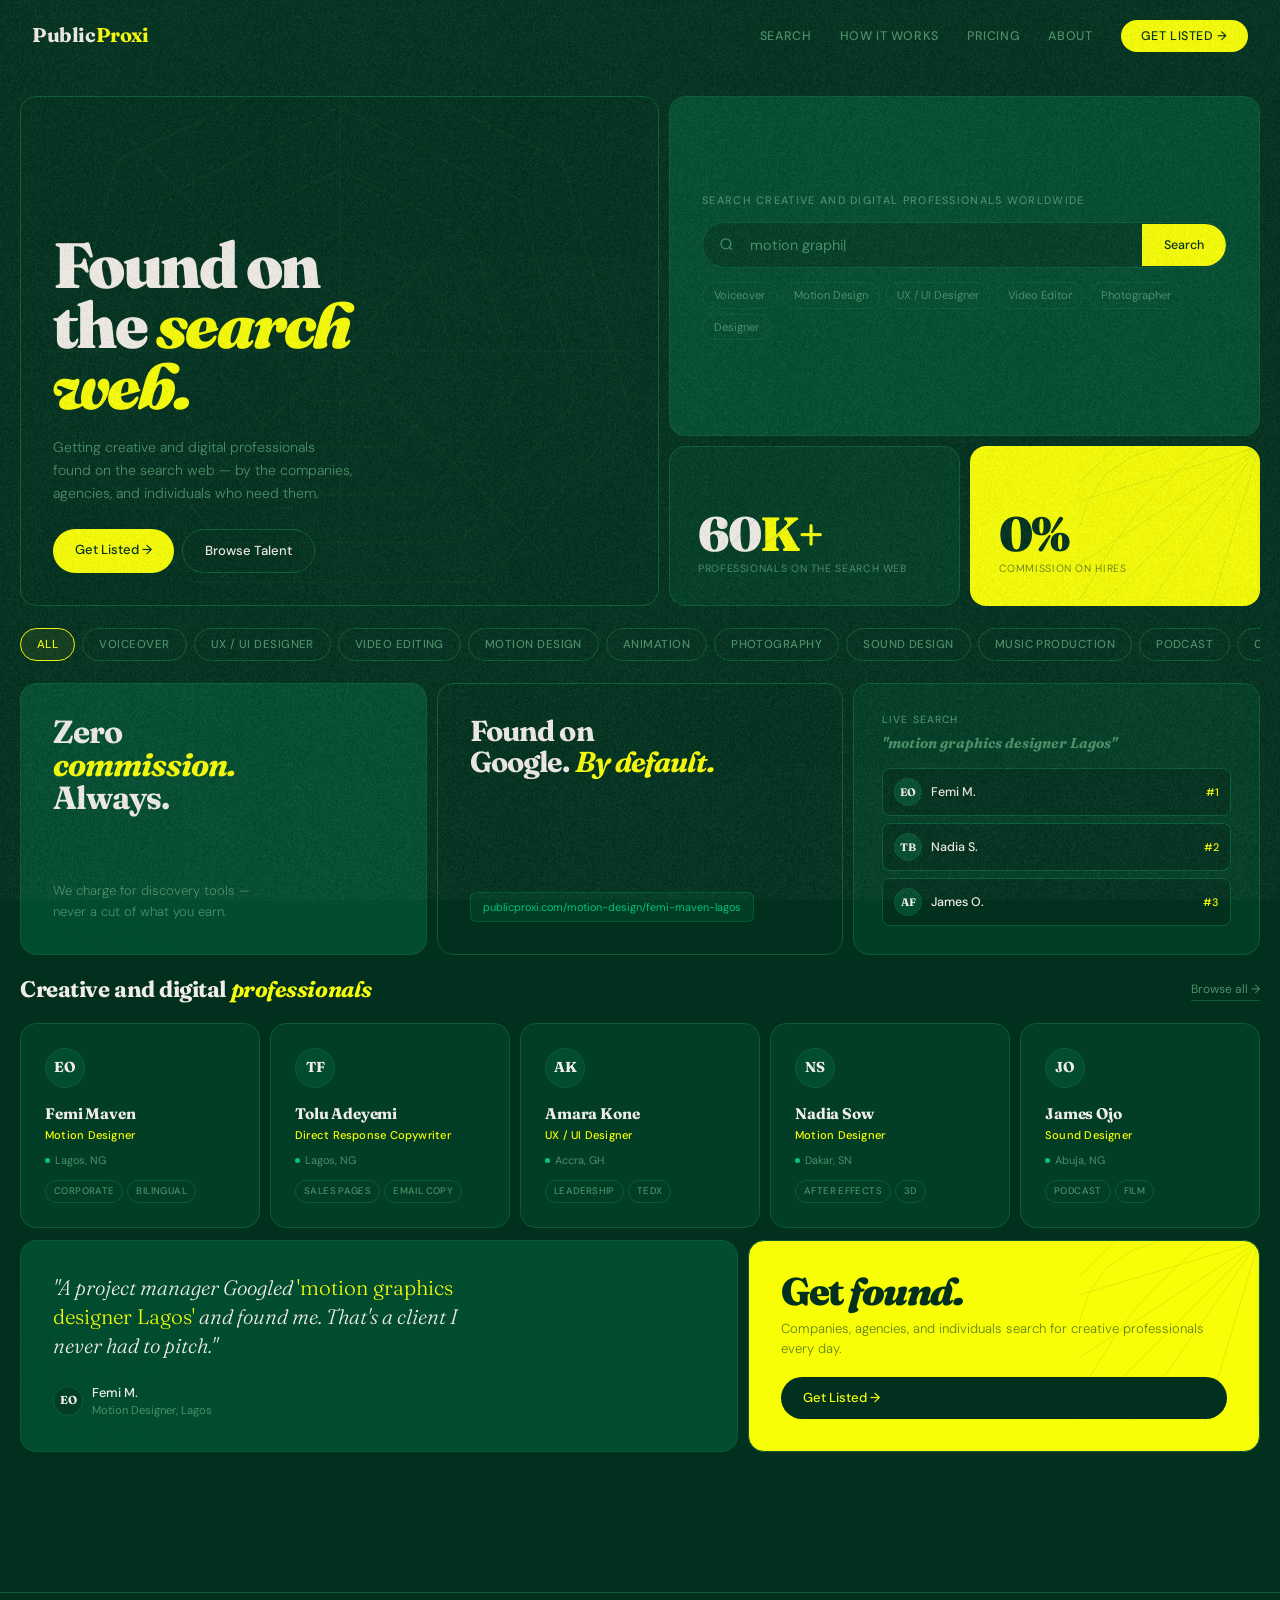
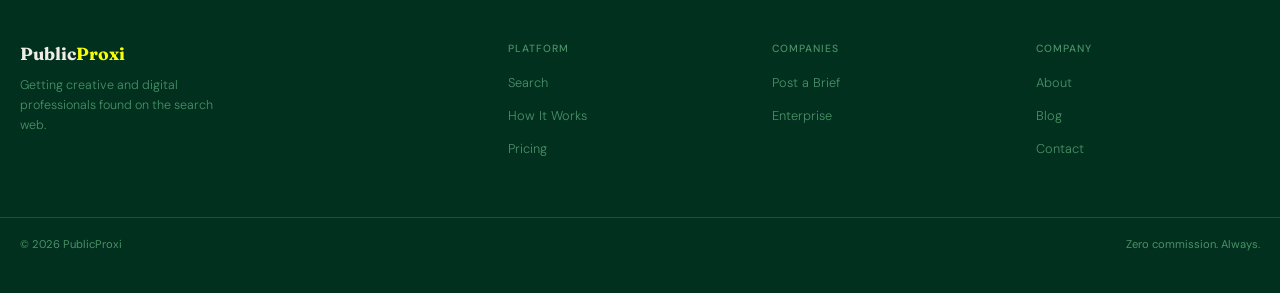
==== commit 34e42dee: "update" ====
--- a/index.html
+++ b/index.html
@@ -3,13 +3,184 @@
 <head>
 <meta charset="UTF-8"/>
 <meta name="viewport" content="width=device-width,initial-scale=1.0"/>
-<title>PublicProxi — Get Your Name on the Search Web</title>
+<title>PublicProxi — Found on the Search Web</title>
 <link rel="preconnect" href="https://fonts.googleapis.com"/>
 <link rel="preconnect" href="https://fonts.gstatic.com" crossorigin/>
 <link href="https://fonts.googleapis.com/css2?family=Fraunces:ital,opsz,wght@0,9..144,300;0,9..144,700;0,9..144,900;1,9..144,300;1,9..144,700&family=DM+Sans:wght@300;400;500&display=swap" rel="stylesheet"/>
-<link rel="stylesheet" href="shared.css"/>
 <style>
-
+*,*::before,*::after{box-sizing:border-box;margin:0;padding:0}
+:root{--void:#02301E;--surface:#023D26;--lift:#024D30;--rule:#0A5C38;--signal:#F8FE06;--text:#F0EDE6;--muted:#4A9068;--deep:#02C57A;--radius:16px}
+html{scroll-behavior:smooth}
+body{background:var(--void);color:var(--text);font-family:'DM Sans',sans-serif;font-size:16px;line-height:1.5;overflow-x:hidden}
+body::before {
+    content: '';
+    display: block;
+    position: fixed;
+    top: 0;
+    left: 0;
+    width: 100%;
+    height: 100%;
+    opacity: .5;
+    background: url(./noise.webp);
+    background-repeat: repeat;
+    background-size: 257px auto;
+    pointer-events: none;
+    z-index: 999;
+}
+
+/* ── SHARED NAV ── */
+nav{position:fixed;top:0;left:0;right:0;z-index:100;display:flex;align-items:center;justify-content:space-between;padding:20px 32px;transition:background .3s}
+nav.scrolled{background:rgba(2,48,30,.92);backdrop-filter:blur(16px);border-bottom:1px solid var(--rule)}
+.logo{font-family:'Fraunces',serif;font-size:1.25rem;font-weight:700;color:var(--text);text-decoration:none;letter-spacing:-.02em}
+.logo em{font-style:normal;color:var(--signal)}
+.nav-links{display:flex;gap:28px;list-style:none;align-items:center}
+.nav-links a{color:var(--muted);text-decoration:none;font-size:.78rem;font-weight:500;letter-spacing:.05em;text-transform:uppercase;transition:color .2s}
+.nav-links a:hover,.nav-links a.active{color:var(--text)}
+.nav-pill{background:var(--signal);color:var(--void)!important;padding:8px 20px;border-radius:100px;font-weight:500!important;transition:opacity .2s!important}
+.nav-pill:hover{opacity:.88!important}
+
+/* ── SHARED TILE ── */
+.tile{background:var(--surface);border-radius:var(--radius);border:1px solid var(--rule);overflow:hidden;position:relative}
+.ti{position:relative;z-index:1;padding:32px;height:100%;display:flex;flex-direction:column}
+
+/* ── SHARED BTNS ── */
+.btn{display:inline-block;text-decoration:none;font-family:'DM Sans',sans-serif;font-size:.82rem;font-weight:500;padding:11px 22px;border-radius:100px;transition:all .2s;cursor:pointer;border:none}
+.b-sig{background:var(--signal);color:var(--void)}.b-sig:hover{opacity:.88}
+.b-out{background:transparent;border:1px solid var(--rule);color:var(--text)}.b-out:hover{border-color:var(--muted)}
+.b-dk{background:var(--void);color:var(--signal);display:inline-block;text-decoration:none;font-family:'DM Sans',sans-serif;font-size:.82rem;font-weight:500;padding:11px 22px;border-radius:100px;transition:opacity .2s}.b-dk:hover{opacity:.85}
+
+/* ── SHARED FOOTER ── */
+.pp-footer{max-width:1320px;margin:60px auto 0;padding:48px 20px 0;border-top:1px solid var(--rule);display:grid;grid-template-columns:2fr 1fr 1fr 1fr;gap:40px}
+.fl{font-family:'Fraunces',serif;font-size:1.1rem;font-weight:700;text-decoration:none;color:var(--text)}
+.fl em{font-style:normal;color:var(--signal)}
+.ft{font-size:.78rem;color:var(--muted);font-weight:300;margin-top:9px;line-height:1.6;max-width:200px}
+.fc h4{font-size:.65rem;font-weight:500;letter-spacing:.1em;text-transform:uppercase;color:var(--muted);margin-bottom:14px}
+.fc ul{list-style:none}.fc li{margin-bottom:9px}
+.fc a{font-size:.8rem;color:var(--muted);text-decoration:none;transition:color .2s;font-weight:300}.fc a:hover{color:var(--text)}
+.pp-fb{max-width:1320px;margin:0 auto;padding:18px 20px 40px;display:flex;align-items:center;justify-content:space-between;border-top:1px solid var(--rule);margin-top:48px}
+.pp-fb p{font-size:.7rem;color:var(--muted)}
+
+/* ── ANIM ── */
+.fu{opacity:0;transform:translateY(14px);transition:opacity .5s ease,transform .5s ease}
+.fu.on{opacity:1;transform:translateY(0)}
+
+/* ── COBWEB HELPERS ── */
+.web-radial{position:absolute;inset:0;pointer-events:none;z-index:0;display:flex;align-items:center;justify-content:center;opacity:.18}
+.web-radial svg{width:130%;height:130%;position:absolute;top:50%;left:50%;transform:translate(-50%,-50%)}
+.wc{position:absolute;pointer-events:none;z-index:0}
+.wc-tr{top:0;right:0;width:180px;height:180px;opacity:.2}
+.wc-bl{bottom:0;left:0;width:160px;height:160px;opacity:.2}
+.wc-tl{top:0;left:0;width:150px;height:150px;opacity:.18}
+.wc-br{bottom:0;right:0;width:150px;height:150px;opacity:.18}
+
+/* ── PAGE WRAP ── */
+.page{padding:0 20px 80px;max-width:1320px;margin:0 auto}
+
+/* ── HERO ── */
+.hero-wrap{padding-top:96px;margin-bottom:12px}
+.g-hero{display:grid;grid-template-columns:2.2fr 1fr 1fr;grid-template-rows:340px 160px;gap:10px}
+.t-hl{grid-column:1;grid-row:1/3;background:var(--void)}
+.t-hl .ti{justify-content:flex-end}
+.h1{font-family:'Fraunces',serif;font-size:clamp(3rem,5vw,5.6rem);font-weight:900;line-height:.94;letter-spacing:-.04em;margin-bottom:20px}
+.h1 em{font-style:italic;color:var(--signal)}
+.h1-sub{font-size:.88rem;color:var(--muted);font-weight:300;line-height:1.65;max-width:300px;margin-bottom:24px}
+.pill-row{display:flex;gap:8px;flex-wrap:wrap}
+
+.t-srch{grid-column:2/4;grid-row:1;background:var(--lift)}
+.t-srch .ti{justify-content:center;gap:14px}
+.srch-lbl{font-size:.68rem;font-weight:500;letter-spacing:.12em;text-transform:uppercase;color:var(--muted)}
+.srch-shell{display:flex;align-items:center;background:var(--surface);border:1px solid var(--rule);border-radius:100px;overflow:hidden;transition:border-color .2s,box-shadow .2s}
+.srch-shell:focus-within{border-color:var(--signal);box-shadow:0 0 0 3px rgba(248,254,6,.1)}
+.s-ico{padding:0 16px;color:var(--muted);display:flex;align-items:center;flex-shrink:0}
+.s-ico svg{width:15px;height:15px}
+#sq{flex:1;background:transparent;border:none;outline:none;color:var(--text);font-family:'DM Sans',sans-serif;font-size:.9rem;padding:13px 0;caret-color:var(--signal)}
+#sq::placeholder{color:var(--muted)}
+.s-btn{background:var(--signal);border:none;color:var(--void);font-family:'DM Sans',sans-serif;font-size:.78rem;font-weight:500;padding:13px 22px;cursor:pointer;transition:opacity .2s;border-radius:0 100px 100px 0}
+.s-btn:hover{opacity:.88}
+.tags{display:flex;flex-wrap:wrap;gap:5px}
+.stag{font-size:.7rem;color:var(--muted);padding:4px 11px;border:1px solid var(--rule);border-radius:100px;cursor:pointer;transition:all .2s}
+.stag:hover{border-color:var(--signal);color:var(--signal)}
+
+.t-sta{grid-column:2;grid-row:2;display:flex;flex-direction:column;justify-content:flex-end;padding:28px;overflow:hidden;position:relative}
+.t-stb{grid-column:3;grid-row:2;background:var(--signal);display:flex;flex-direction:column;justify-content:flex-end;padding:28px;overflow:hidden;position:relative;border-radius:var(--radius);border:1px solid transparent}
+.stat-n{font-family:'Fraunces',serif;font-size:3rem;font-weight:900;letter-spacing:-.04em;line-height:1;color:var(--text);margin-bottom:3px}
+.stat-n em{font-style:normal;color:var(--signal)}
+.t-stb .stat-n{color:var(--void)}.t-stb .stat-n em{color:var(--void)}
+.stat-l{font-size:.66rem;color:var(--muted);font-weight:400;letter-spacing:.06em;text-transform:uppercase}
+.t-stb .stat-l{color:rgba(2,48,30,.55)}
+
+/* ── CAT SCROLL ── */
+.cat-scroll{display:flex;gap:7px;overflow-x:auto;padding:10px 0;scrollbar-width:none;margin-bottom:12px}
+.cat-scroll::-webkit-scrollbar{display:none}
+.cat-chip{flex-shrink:0;font-size:.72rem;font-weight:500;letter-spacing:.04em;padding:7px 16px;border:1px solid var(--rule);border-radius:100px;color:var(--muted);cursor:pointer;transition:all .2s;white-space:nowrap;text-transform:uppercase}
+.cat-chip:hover,.cat-chip.on{border-color:var(--signal);color:var(--signal);background:rgba(248,254,6,.06)}
+
+/* ── MID ── */
+.g-mid{display:grid;grid-template-columns:1fr 1fr 1fr;gap:10px;margin-bottom:12px}
+.t-nc{grid-column:1;background:var(--lift);position:relative;overflow:hidden}
+.t-nc .ti{justify-content:space-between;min-height:210px}
+.nc-h{font-family:'Fraunces',serif;font-size:2rem;font-weight:700;line-height:1.02;letter-spacing:-.03em}
+.nc-h em{font-style:italic;color:var(--signal)}
+.nc-p{font-size:.82rem;color:var(--muted);font-weight:300;line-height:1.6;max-width:220px}
+.t-goog{grid-column:2;background:var(--void);border:1px solid var(--rule);position:relative;overflow:hidden}
+.t-goog .ti{justify-content:space-between;min-height:210px}
+.goog-h{font-family:'Fraunces',serif;font-size:1.8rem;font-weight:700;line-height:1.05;letter-spacing:-.03em}
+.goog-h em{font-style:italic;color:var(--signal)}
+.goog-url{font-size:.68rem;color:var(--deep);padding:6px 12px;background:rgba(2,197,122,.08);border:1px solid rgba(2,197,122,.2);border-radius:6px;width:fit-content;word-break:break-all}
+.t-rank{grid-column:3;padding:28px;background:var(--surface);border-radius:var(--radius);border:1px solid var(--rule);position:relative;overflow:hidden}
+.rl{font-size:.65rem;font-weight:500;letter-spacing:.1em;text-transform:uppercase;color:var(--muted);margin-bottom:5px}
+.rq{font-family:'Fraunces',serif;font-size:.9rem;font-weight:700;color:var(--muted);margin-bottom:14px;font-style:italic}
+.rank-list{list-style:none;display:flex;flex-direction:column;gap:7px}
+.ri{display:flex;align-items:center;gap:9px;padding:9px 11px;background:var(--void);border-radius:8px;border:1px solid var(--rule)}
+.ra{width:28px;height:28px;border-radius:50%;background:var(--lift);border:1px solid var(--rule);display:flex;align-items:center;justify-content:center;font-family:'Fraunces',serif;font-size:.68rem;font-weight:700;flex-shrink:0}
+.rn{font-size:.78rem;font-weight:500;flex:1}.rp{font-size:.68rem;color:var(--signal);font-weight:500}
+
+/* ── PROFESSIONALS ── */
+.g-pros{display:grid;grid-template-columns:repeat(5,1fr);gap:10px;margin-bottom:12px}
+.sec-row{grid-column:1/-1;display:flex;align-items:center;justify-content:space-between;padding:6px 0}
+.sec-h{font-family:'Fraunces',serif;font-size:1.4rem;font-weight:700;letter-spacing:-.02em}
+.sec-h em{font-style:italic;color:var(--signal)}
+.sec-a{font-size:.75rem;color:var(--muted);text-decoration:none;border-bottom:1px solid var(--rule);padding-bottom:2px;transition:color .2s,border-color .2s}
+.sec-a:hover{color:var(--signal);border-color:var(--signal)}
+.pc{background:var(--surface);border:1px solid var(--rule);border-radius:var(--radius);padding:24px;position:relative;overflow:hidden;text-decoration:none;color:inherit;display:flex;flex-direction:column;transition:background .2s}
+.pc::after{content:'';position:absolute;bottom:0;left:0;right:0;height:2px;background:var(--signal);transform:scaleX(0);transition:transform .3s;transform-origin:left}
+.pc:hover{background:var(--lift)}.pc:hover::after{transform:scaleX(1)}
+.pca{width:40px;height:40px;border-radius:50%;background:var(--lift);border:1.5px solid var(--rule);display:flex;align-items:center;justify-content:center;font-family:'Fraunces',serif;font-size:.9rem;font-weight:700;color:var(--text);margin-bottom:14px}
+.pcn{font-family:'Fraunces',serif;font-size:.96rem;font-weight:700;letter-spacing:-.01em;margin-bottom:2px}
+.pcr{font-size:.7rem;color:var(--signal);font-weight:500;letter-spacing:.02em;margin-bottom:8px}
+.pcl{font-size:.68rem;color:var(--muted);margin-bottom:12px;display:flex;align-items:center;gap:5px}
+.dot{width:5px;height:5px;border-radius:50%;background:var(--deep);flex-shrink:0}
+.pct{display:flex;flex-wrap:wrap;gap:4px;margin-top:auto}
+.pt{font-size:.6rem;font-weight:500;letter-spacing:.04em;padding:3px 8px;border:1px solid var(--rule);border-radius:100px;color:var(--muted);text-transform:uppercase}
+
+/* ── BOTTOM ── */
+.g-bot{display:grid;grid-template-columns:1.4fr 1fr;gap:10px}
+.t-testi{background:var(--lift);position:relative;overflow:hidden}
+.t-testi .ti{justify-content:space-between;min-height:210px}
+.tq{font-family:'Fraunces',serif;font-size:1.3rem;font-weight:300;font-style:italic;line-height:1.4;color:var(--text);max-width:440px}
+.tq em{font-style:normal;color:var(--signal)}
+.tw{display:flex;align-items:center;gap:9px;margin-top:20px}
+.twa{width:30px;height:30px;border-radius:50%;background:var(--surface);border:1px solid var(--rule);display:flex;align-items:center;justify-content:center;font-family:'Fraunces',serif;font-size:.72rem;font-weight:700}
+.twn{font-size:.8rem;font-weight:500}.twr{font-size:.7rem;color:var(--muted)}
+.t-cta{background:var(--signal);position:relative;overflow:hidden}
+.t-cta .ti{justify-content:space-between;min-height:210px}
+.ct-h{font-family:'Fraunces',serif;font-size:2.4rem;font-weight:900;line-height:.96;letter-spacing:-.04em;color:var(--void)}
+.ct-h em{font-style:italic}
+.ct-p{font-size:.82rem;color:rgba(2,48,30,.6);font-weight:300;margin-top:10px;line-height:1.5}
+
+@media(max-width:960px){
+  nav{padding:16px 18px}.nav-links{display:none}
+  .page{padding:0 12px 60px}
+  .g-hero{grid-template-columns:1fr 1fr;grid-template-rows:auto auto auto}
+  .t-hl{grid-column:1/3;grid-row:1}.t-srch{grid-column:1/3;grid-row:2}
+  .t-sta{grid-column:1;grid-row:3}.t-stb{grid-column:2;grid-row:3}
+  .g-mid{grid-template-columns:1fr 1fr}
+  .t-nc{grid-column:1}.t-goog{grid-column:2}.t-rank{grid-column:1/3}
+  .g-pros{grid-template-columns:1fr 1fr}
+  .g-bot{grid-template-columns:1fr}
+  .pp-footer{grid-template-columns:1fr 1fr;gap:28px}
+  .pp-fb{flex-direction:column;gap:5px;text-align:center}
+}
 </style>
 </head>
 <body>
@@ -30,7 +201,7 @@
     <li><a href="how-it-works.html">How It Works</a></li>
     <li><a href="pricing.html">Pricing</a></li>
     <li><a href="about.html">About</a></li>
-    <li><a href="search.html" class="nav-pill">Claim Profile →</a></li>
+    <li><a href="search.html" class="nav-pill">Get Listed →</a></li>
   </ul>
 </nav>
 
@@ -41,10 +212,10 @@
       <div class="tile t-hl">
         <div class="web-radial"><svg><use href="#wf"/></svg></div>
         <div class="ti">
-          <h1 class="h1">Get your<br>name on<br>the <em>search</em><br><em>web.</em></h1>
-          <p class="h1-sub">Voiceover artists. MCs. Speakers. Editors. Designers. One public profile — found by clients on Google.</p>
+          <h1 class="h1">Found on<br>the <em>search</em><br><em>web.</em></h1>
+          <p class="h1-sub">Getting creative and digital professionals found on the search web — by the companies, agencies, and individuals who need them.</p>
           <div class="pill-row">
-            <a href="search.html" class="btn b-sig">Claim Your Profile →</a>
+            <a href="search.html" class="btn b-sig">Get Listed →</a>
             <a href="search.html" class="btn b-out">Browse Talent</a>
           </div>
         </div>
@@ -53,16 +224,16 @@
       <div class="tile t-srch">
         <div class="wc wc-tr"><svg width="100%" height="100%"><use href="#wtr"/></svg></div>
         <div class="ti">
-          <div class="srch-lbl">Search anyone who earns from their name</div>
+          <div class="srch-lbl">Search creative and digital professionals worldwide</div>
           <div class="srch-shell">
             <span class="s-ico"><svg viewBox="0 0 24 24" fill="none" stroke="currentColor" stroke-width="2"><circle cx="11" cy="11" r="8"/><path d="m21 21-4.35-4.35"/></svg></span>
-            <input type="text" id="sq" placeholder="e.g. MC, Lagos, corporate events…" autocomplete="off"/>
+            <input type="text" id="sq" placeholder="e.g. motion graphics designer, Lagos…" autocomplete="off"/>
             <button class="s-btn" onclick="window.location.href='search.html'">Search</button>
           </div>
           <div class="tags">
             <span class="stag">Voiceover</span>
-            <span class="stag">MC</span>
-            <span class="stag">Public Speaker</span>
+            <span class="stag">Motion Design</span>
+            <span class="stag">UX / UI Designer</span>
             <span class="stag">Video Editor</span>
             <span class="stag">Photographer</span>
             <span class="stag">Designer</span>
@@ -73,7 +244,7 @@
       <div class="tile t-sta fu">
         <div class="wc wc-bl"><svg width="100%" height="100%"><use href="#wbl"/></svg></div>
         <div class="stat-n">60<em>K+</em></div>
-        <div class="stat-l">Profiles on the search web</div>
+        <div class="stat-l">Professionals on the search web</div>
       </div>
 
       <div class="t-stb fu">
@@ -89,8 +260,7 @@
   <div class="cat-scroll">
     <div class="cat-chip on">All</div>
     <div class="cat-chip">Voiceover</div>
-    <div class="cat-chip">MC / Host</div>
-    <div class="cat-chip">Public Speaker</div>
+    <div class="cat-chip">UX / UI Designer</div>
     <div class="cat-chip">Video Editing</div>
     <div class="cat-chip">Motion Design</div>
     <div class="cat-chip">Animation</div>
@@ -102,7 +272,6 @@
     <div class="cat-chip">UX / UI</div>
     <div class="cat-chip">Web Dev</div>
     <div class="cat-chip">Brand Strategy</div>
-    <div class="cat-chip">Coaching</div>
     <div class="cat-chip">Content Creator</div>
   </div>
 
@@ -118,19 +287,19 @@
     <div class="tile t-goog fu">
       <div class="wc wc-tr"><svg width="100%" height="100%"><use href="#wtr"/></svg></div>
       <div class="ti">
-        <div class="goog-h">Your own<br>Google <em>presence.</em></div>
-        <div class="goog-url">publicproxi.com/mc/emeka-obi-lagos-events</div>
+        <div class="goog-h">Found on<br>Google. <em>By default.</em></div>
+        <div class="goog-url">publicproxi.com/motion-design/femi-maven-lagos</div>
       </div>
     </div>
     <div class="t-rank fu">
       <div class="wc wc-tl" style="opacity:.15"><svg width="100%" height="100%"><use href="#wtl"/></svg></div>
       <div style="position:relative;z-index:1">
         <div class="rl">Live search</div>
-        <div class="rq">"MC Lagos corporate events"</div>
+        <div class="rq">"motion graphics designer Lagos"</div>
         <ul class="rank-list">
-          <li class="ri"><div class="ra">EO</div><div class="rn">Emeka O.</div><div class="rp">#1</div></li>
-          <li class="ri"><div class="ra">TB</div><div class="rn">Tunde B.</div><div class="rp">#2</div></li>
-          <li class="ri"><div class="ra">AF</div><div class="rn">Amaka F.</div><div class="rp">#3</div></li>
+          <li class="ri"><div class="ra">EO</div><div class="rn">Femi M.</div><div class="rp">#1</div></li>
+          <li class="ri"><div class="ra">TB</div><div class="rn">Nadia S.</div><div class="rp">#2</div></li>
+          <li class="ri"><div class="ra">AF</div><div class="rn">James O.</div><div class="rp">#3</div></li>
         </ul>
       </div>
     </div>
@@ -139,27 +308,27 @@
   <!-- PEOPLE -->
   <div class="g-pros">
     <div class="sec-row">
-      <h2 class="sec-h">On the <em>search web</em></h2>
+      <h2 class="sec-h">Creative and digital <em>professionals</em></h2>
       <a href="search.html" class="sec-a">Browse all →</a>
     </div>
     <a href="profile.html" class="pc fu">
       <div class="pca">EO</div>
-      <div class="pcn">Emeka Obi</div>
-      <div class="pcr">MC / Event Host</div>
+      <div class="pcn">Femi Maven</div>
+      <div class="pcr">Motion Designer</div>
       <div class="pcl"><span class="dot"></span>Lagos, NG</div>
       <div class="pct"><span class="pt">Corporate</span><span class="pt">Bilingual</span></div>
     </a>
     <a href="profile.html" class="pc fu">
       <div class="pca">TF</div>
-      <div class="pcn">Temi Fadeyi</div>
-      <div class="pcr">Voiceover Artist</div>
+      <div class="pcn">Tolu Adeyemi</div>
+      <div class="pcr">Direct Response Copywriter</div>
       <div class="pcl"><span class="dot"></span>Lagos, NG</div>
-      <div class="pct"><span class="pt">Warm Tone</span><span class="pt">Commercial</span></div>
+      <div class="pct"><span class="pt">Sales Pages</span><span class="pt">Email Copy</span></div>
     </a>
     <a href="profile.html" class="pc fu">
       <div class="pca">AK</div>
       <div class="pcn">Amara Kone</div>
-      <div class="pcr">Public Speaker</div>
+      <div class="pcr">UX / UI Designer</div>
       <div class="pcl"><span class="dot"></span>Accra, GH</div>
       <div class="pct"><span class="pt">Leadership</span><span class="pt">TEDx</span></div>
     </a>
@@ -184,10 +353,10 @@
     <div class="tile t-testi fu">
       <div class="wc wc-bl"><svg width="100%" height="100%"><use href="#wbl"/></svg></div>
       <div class="ti">
-        <p class="tq">"A client Googled <em>'MC Lagos wedding'</em> and found me. That's a booking I never had to chase."</p>
+        <p class="tq">"A project manager Googled <em>'motion graphics designer Lagos'</em> and found me. That's a client I never had to pitch."</p>
         <div class="tw">
           <div class="twa">EO</div>
-          <div><div class="twn">Emeka O.</div><div class="twr">MC / Event Host, Lagos</div></div>
+          <div><div class="twn">Femi M.</div><div class="twr">Motion Designer, Lagos</div></div>
         </div>
       </div>
     </div>
@@ -195,10 +364,10 @@
       <div class="wc wc-tr" style="opacity:.12"><svg width="100%" height="100%" style="stroke:#02301E"><use href="#wtr"/></svg></div>
       <div class="ti">
         <div>
-          <div class="ct-h">Get on<br>the <em>web.</em></div>
-          <p class="ct-p">Your next client is searching right now.</p>
+          <div class="ct-h">Get <em>found.</em></div>
+          <p class="ct-p">Companies, agencies, and individuals search for creative professionals every day.</p>
         </div>
-        <a href="search.html" class="b-dk">Claim Profile →</a>
+        <a href="search.html" class="b-dk">Get Listed →</a>
       </div>
     </div>
   </div>
@@ -207,7 +376,7 @@
 <footer class="pp-footer">
   <div>
     <a href="index.html" class="fl">Public<em>Proxi</em></a>
-    <p class="ft">Get your name on the search web.</p>
+    <p class="ft">Getting creative and digital professionals found on the search web.</p>
   </div>
   <div class="fc"><h4>Platform</h4><ul><li><a href="search.html">Search</a></li><li><a href="how-it-works.html">How It Works</a></li><li><a href="pricing.html">Pricing</a></li></ul></div>
   <div class="fc"><h4>Companies</h4><ul><li><a href="post-brief.html">Post a Brief</a></li><li><a href="pricing.html">Enterprise</a></li></ul></div>
@@ -215,13 +384,13 @@
 </footer>
 <div class="pp-fb">
   <p>© 2026 PublicProxi</p>
-  <p>No commissions. Ever.</p>
+  <p>Zero commission. Always.</p>
 </div>
 
 <script>
 const nav=document.getElementById('nav');
 window.addEventListener('scroll',()=>nav.classList.toggle('scrolled',scrollY>60));
-const queries=["MC, Lagos, corporate events…","voiceover artist, warm tone…","public speaker, leadership, Accra…","video editor, short-form content…","motion designer, After Effects…","photographer, wedding, Abuja…","podcast producer, Nairobi…","sound designer, film audio…","web developer, React, remote…"];
+const queries=["motion graphics designer, Lagos…","direct response copywriter, Nigeria…","UX designer, fintech, remote…","video editor, short-form content…","brand strategist, Accra…","SEO specialist, e-commerce…","voiceover artist, warm tone…","web developer, Next.js, Lagos…","UGC creator, lifestyle brand…"];
 let qi=0,ci=0,del=false;
 const inp=document.getElementById('sq');
 function type(){
